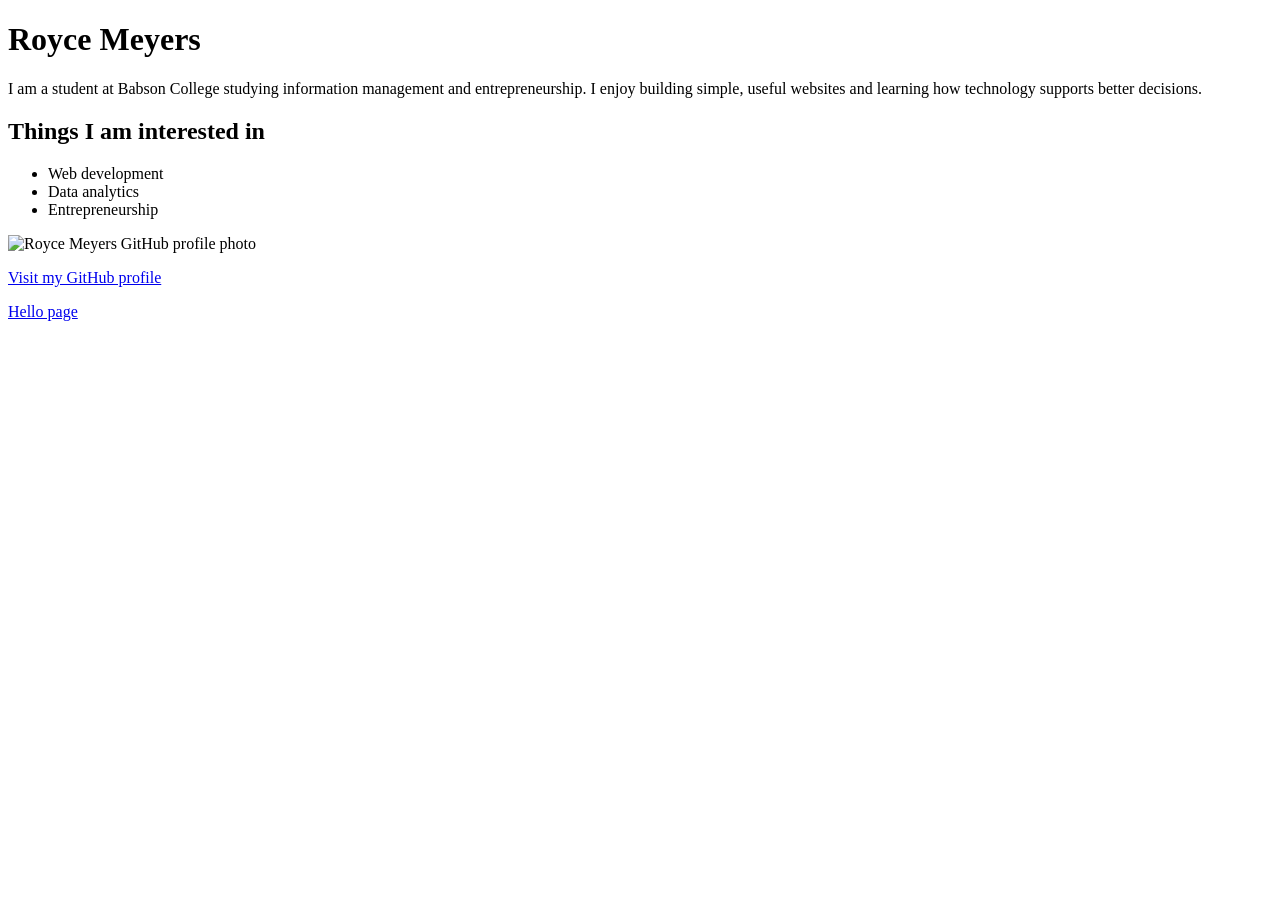
==== index.html @ c3e5ac32 "Add homepage, hello page, and week 1-2 learning logs for Checkpoint 1. Co-authored-by: Cursor <curso" ====
<!DOCTYPE html>
<html lang="en">
<head>
  <meta charset="UTF-8">
  <meta name="viewport" content="width=device-width, initial-scale=1.0">
  <title>Royce Meyers</title>
</head>
<body>
  <h1>Royce Meyers</h1>

  <p>
    I am a student at Babson College studying information management and
    entrepreneurship. I enjoy building simple, useful websites and learning
    how technology supports better decisions.
  </p>

  <h2>Things I am interested in</h2>
  <ul>
    <li>Web development</li>
    <li>Data analytics</li>
    <li>Entrepreneurship</li>
  </ul>

  <p>
    <img src="https://github.com/roycemy.png" alt="Royce Meyers GitHub profile photo" width="160" height="160">
  </p>

  <p>
    <a href="https://github.com/roycemy">Visit my GitHub profile</a>
  </p>

  <p>
    <a href="hello.html">Hello page</a>
  </p>
</body>
</html>
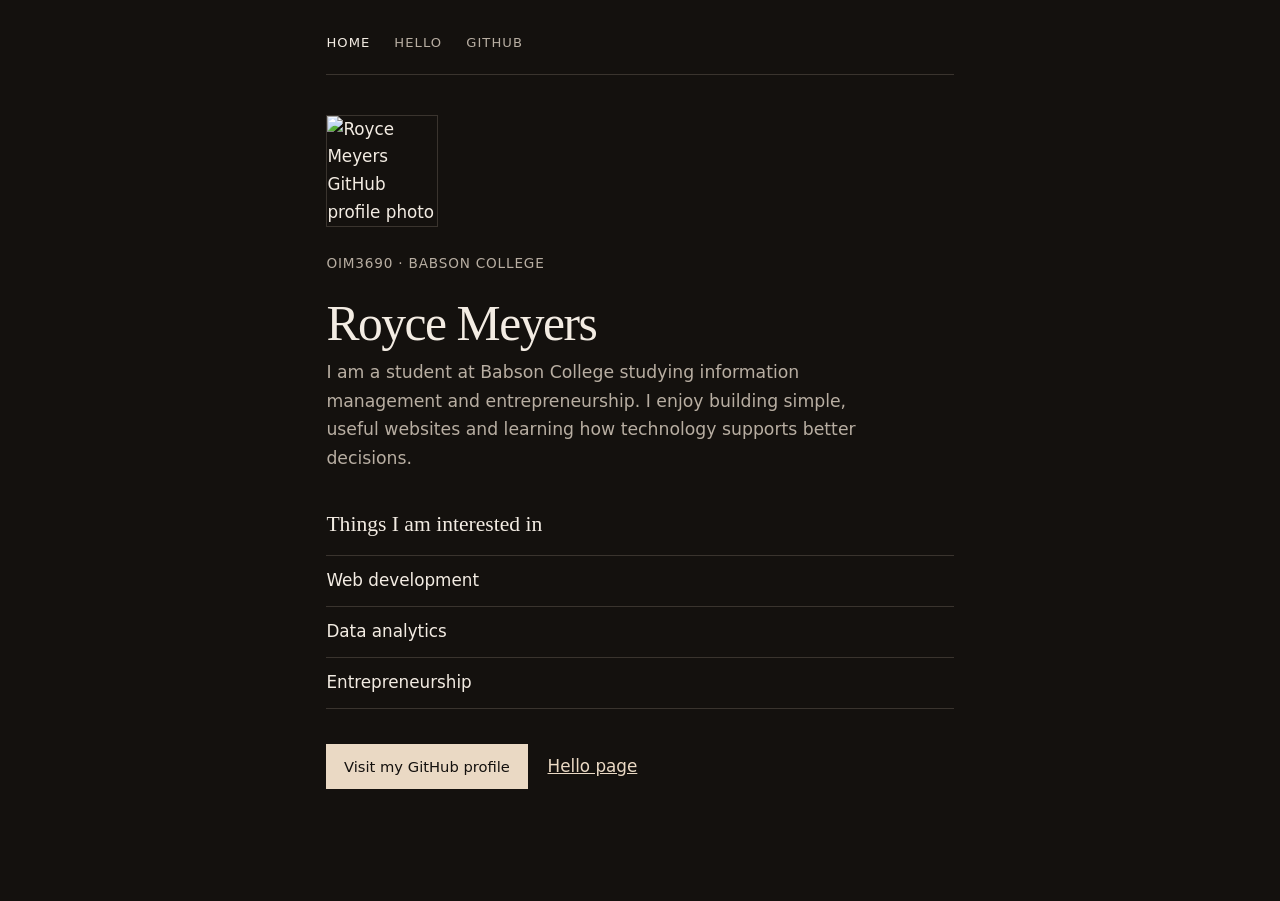
==== commit 4669c578: "Style the course homepage to match the dark personal site. Co-authored-by: Cursor <cursoragent@curso" ====
--- a/index.html
+++ b/index.html
@@ -4,33 +4,38 @@
   <meta charset="UTF-8">
   <meta name="viewport" content="width=device-width, initial-scale=1.0">
   <title>Royce Meyers</title>
+  <link rel="stylesheet" href="css/styles.css">
 </head>
 <body>
-  <h1>Royce Meyers</h1>
+  <div class="page">
+    <nav>
+      <a href="index.html" aria-current="page">Home</a>
+      <a href="hello.html">Hello</a>
+      <a href="https://github.com/roycemy">GitHub</a>
+    </nav>
 
-  <p>
-    I am a student at Babson College studying information management and
-    entrepreneurship. I enjoy building simple, useful websites and learning
-    how technology supports better decisions.
-  </p>
+    <main>
+      <img class="portrait" src="https://github.com/roycemy.png" alt="Royce Meyers GitHub profile photo" width="112" height="112">
+      <p class="kicker">OIM3690 · Babson College</p>
+      <h1>Royce Meyers</h1>
+      <p class="lede">
+        I am a student at Babson College studying information management and
+        entrepreneurship. I enjoy building simple, useful websites and learning
+        how technology supports better decisions.
+      </p>
 
-  <h2>Things I am interested in</h2>
-  <ul>
-    <li>Web development</li>
-    <li>Data analytics</li>
-    <li>Entrepreneurship</li>
-  </ul>
+      <h2>Things I am interested in</h2>
+      <ul class="interests">
+        <li>Web development</li>
+        <li>Data analytics</li>
+        <li>Entrepreneurship</li>
+      </ul>
 
-  <p>
-    <img src="https://github.com/roycemy.png" alt="Royce Meyers GitHub profile photo" width="160" height="160">
-  </p>
-
-  <p>
-    <a href="https://github.com/roycemy">Visit my GitHub profile</a>
-  </p>
-
-  <p>
-    <a href="hello.html">Hello page</a>
-  </p>
+      <p class="actions">
+        <a class="button" href="https://github.com/roycemy">Visit my GitHub profile</a>
+        <a href="hello.html">Hello page</a>
+      </p>
+    </main>
+  </div>
 </body>
 </html>
--- a/css/styles.css
+++ b/css/styles.css
@@ -0,0 +1,140 @@
+:root {
+  --bg: #14110e;
+  --surface: #1c1814;
+  --ink: #f3ece3;
+  --muted: #b8aea2;
+  --accent: #ead9c4;
+  --line: #3a342e;
+}
+
+* {
+  box-sizing: border-box;
+}
+
+html {
+  background: var(--bg);
+}
+
+body {
+  margin: 0;
+  color: var(--ink);
+  background: var(--bg);
+  font-family: "Segoe UI", system-ui, sans-serif;
+  font-size: 1.05rem;
+  line-height: 1.65;
+}
+
+.page {
+  max-width: 42rem;
+  margin: 0 auto;
+  padding: 2rem 1.4rem 4rem;
+}
+
+nav {
+  display: flex;
+  gap: 1.5rem;
+  padding-bottom: 1.25rem;
+  margin-bottom: 2.5rem;
+  border-bottom: 1px solid var(--line);
+  font-size: 0.82rem;
+  letter-spacing: 0.08em;
+  text-transform: uppercase;
+}
+
+nav a {
+  color: var(--muted);
+  text-decoration: none;
+}
+
+nav a:hover,
+nav a[aria-current="page"] {
+  color: var(--ink);
+}
+
+.portrait {
+  display: block;
+  width: 112px;
+  height: 112px;
+  object-fit: cover;
+  margin-bottom: 1.6rem;
+  border: 1px solid var(--line);
+}
+
+h1 {
+  margin: 0 0 0.4rem;
+  font-family: Georgia, "Times New Roman", serif;
+  font-size: clamp(2.2rem, 6vw, 3.1rem);
+  font-weight: 500;
+  line-height: 1.1;
+  letter-spacing: -0.03em;
+}
+
+.kicker {
+  margin: 0 0 1.4rem;
+  color: var(--muted);
+  font-size: 0.85rem;
+  letter-spacing: 0.06em;
+  text-transform: uppercase;
+}
+
+.lede {
+  margin: 0 0 2.2rem;
+  max-width: 36rem;
+  color: var(--muted);
+  font-size: 1.08rem;
+}
+
+h2 {
+  margin: 0 0 0.75rem;
+  font-family: Georgia, "Times New Roman", serif;
+  font-size: 1.35rem;
+  font-weight: 500;
+}
+
+.interests {
+  list-style: none;
+  margin: 0 0 2.2rem;
+  padding: 0;
+  border-top: 1px solid var(--line);
+}
+
+.interests li {
+  padding: 0.7rem 0;
+  border-bottom: 1px solid var(--line);
+}
+
+.actions {
+  display: flex;
+  flex-wrap: wrap;
+  align-items: center;
+  gap: 1.25rem;
+  margin: 0 0 3rem;
+}
+
+a {
+  color: var(--accent);
+}
+
+.button {
+  display: inline-block;
+  padding: 0.65rem 1.1rem;
+  background: var(--accent);
+  color: var(--bg);
+  text-decoration: none;
+  font-size: 0.92rem;
+}
+
+.button:hover {
+  background: var(--ink);
+}
+
+footer {
+  padding-top: 1.25rem;
+  border-top: 1px solid var(--line);
+  color: var(--muted);
+  font-size: 0.88rem;
+}
+
+footer p {
+  margin: 0.35rem 0 0;
+}
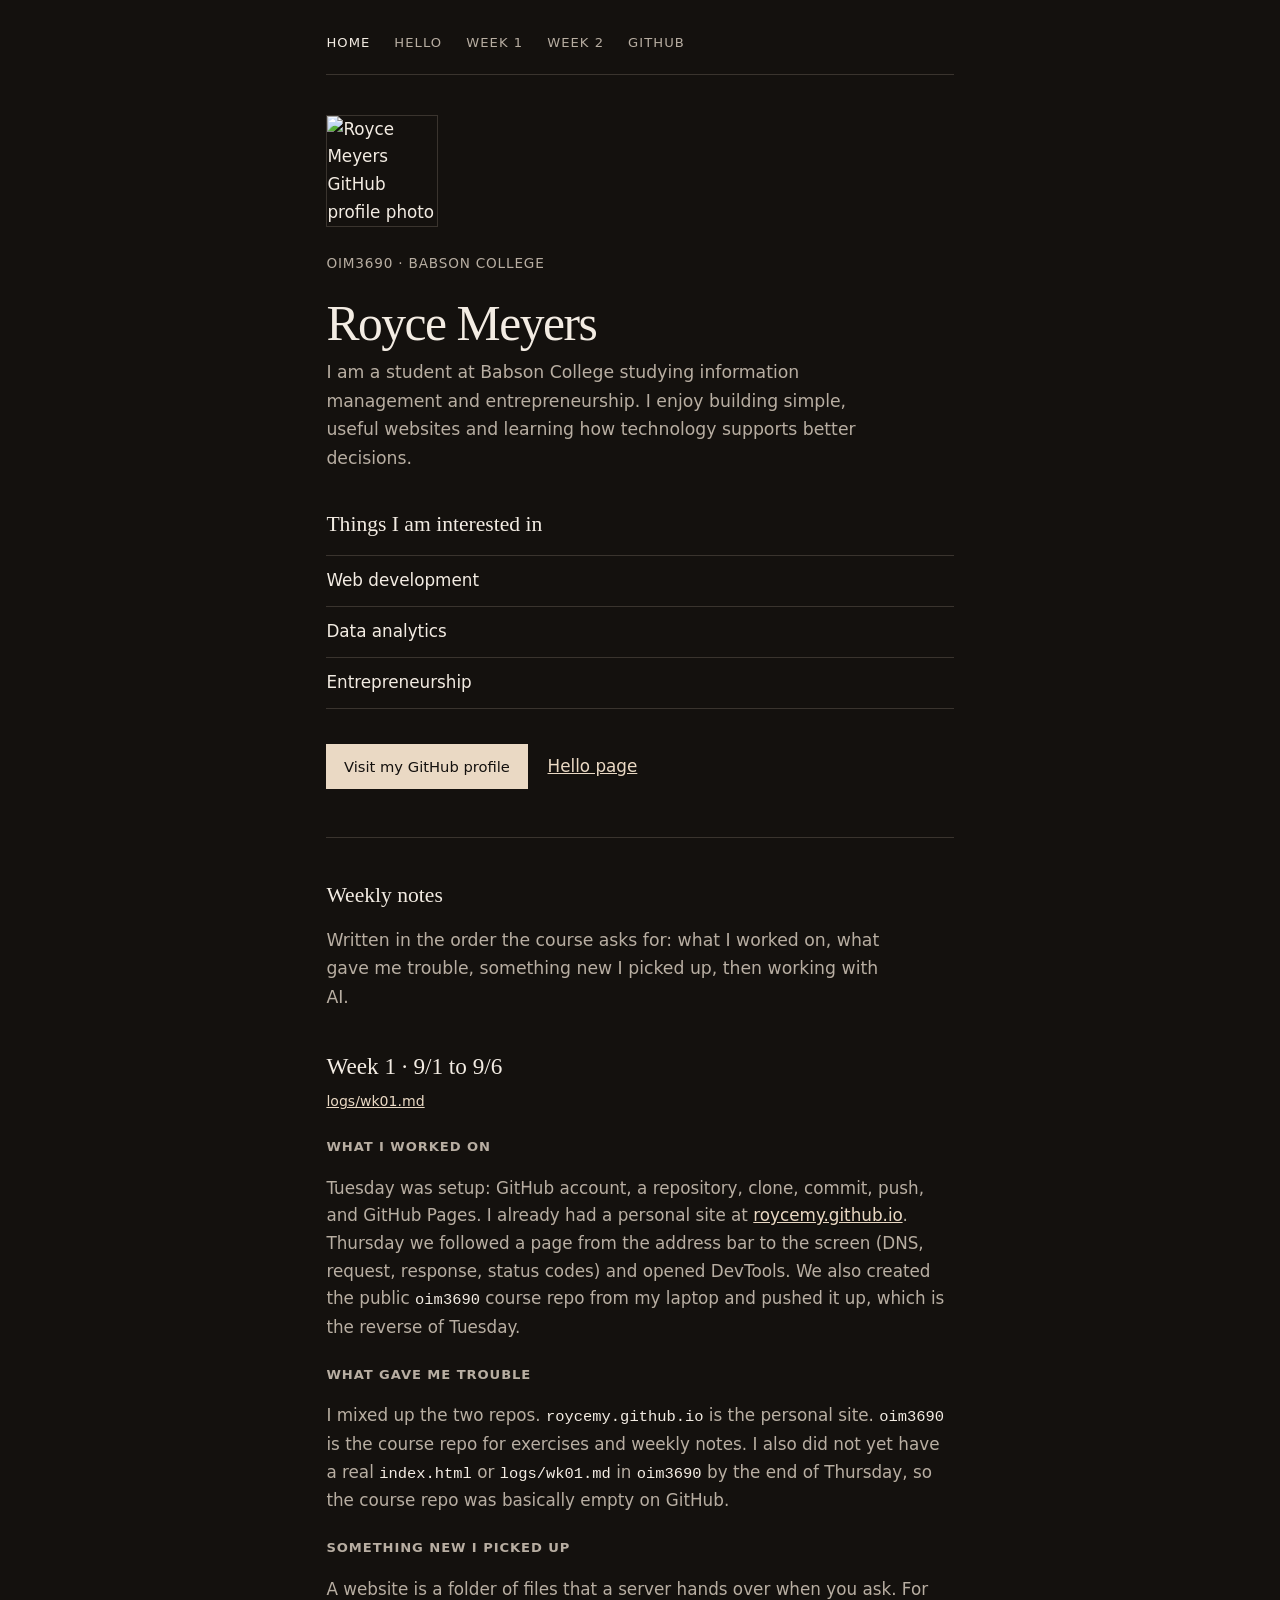
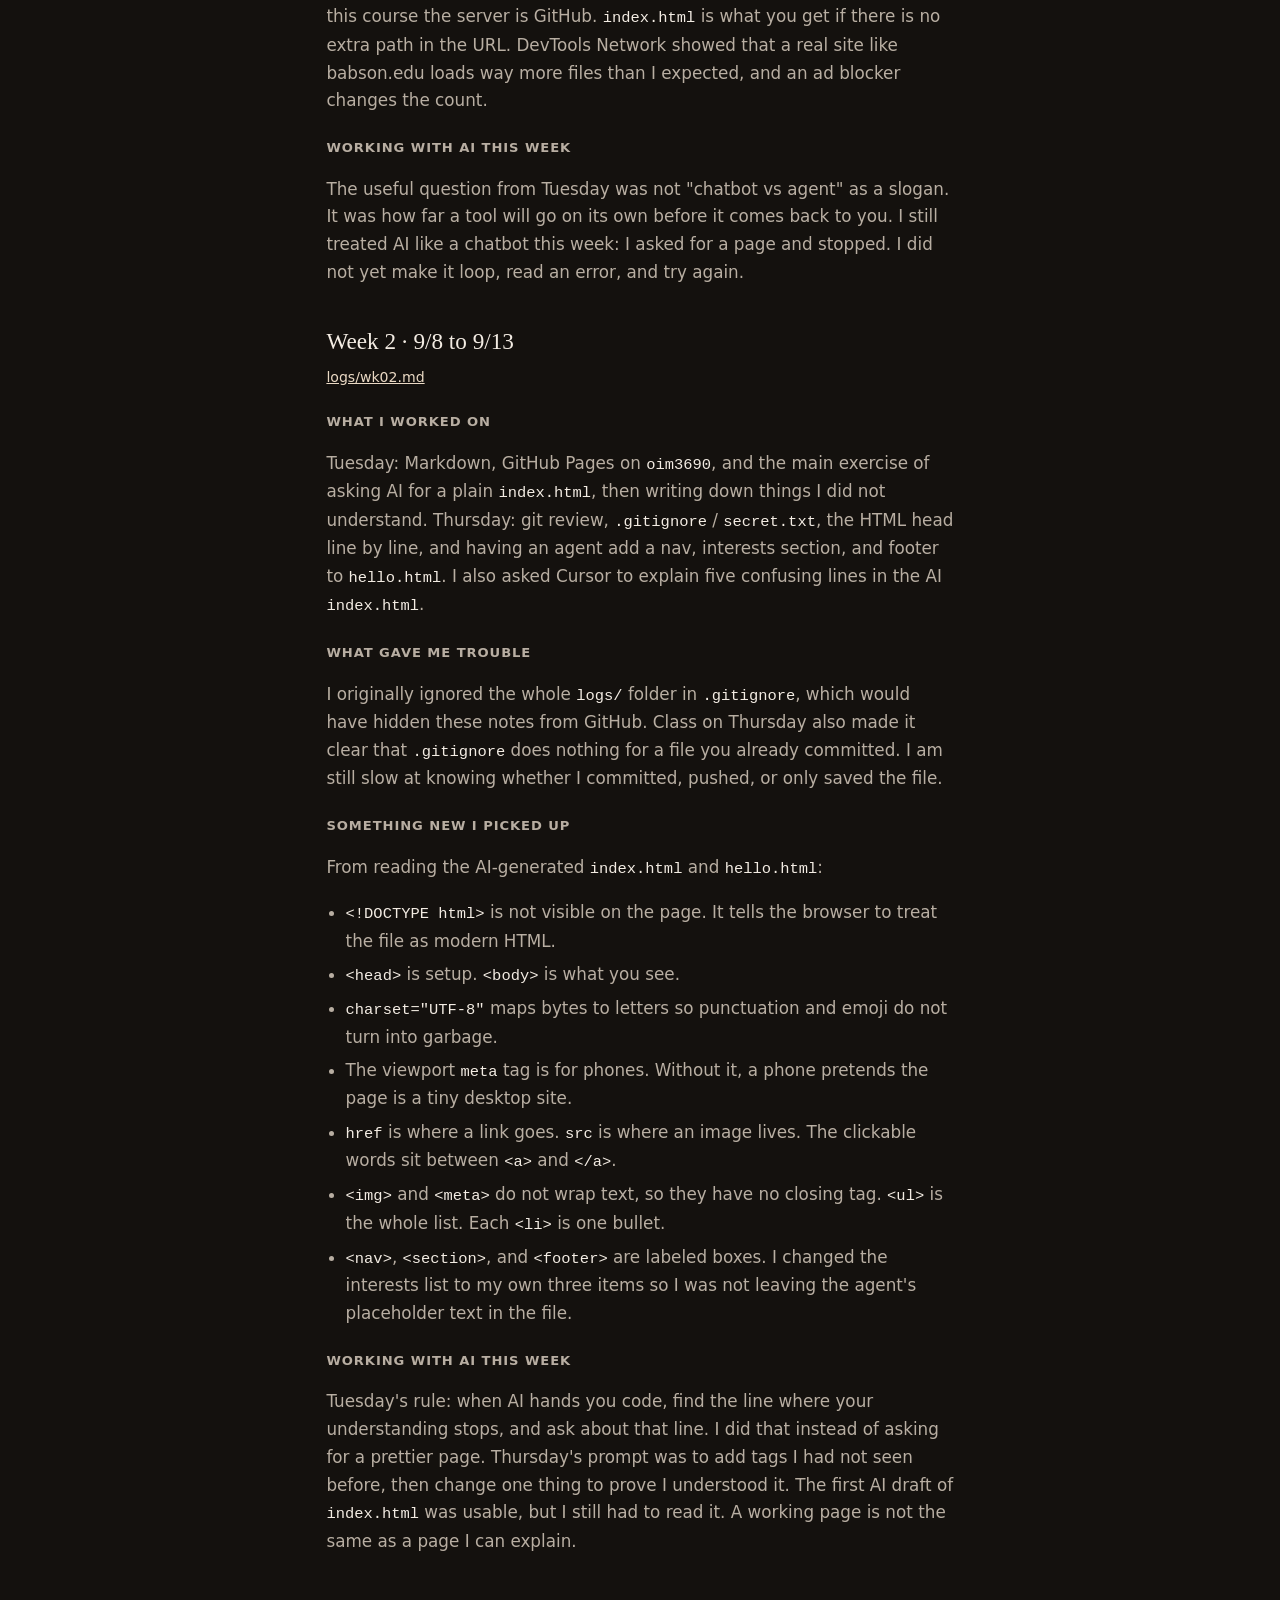
==== commit 82d22e20: "Put week 1 and week 2 notes on the homepage in the required log order. Co-authored-by: Cursor <curso" ====
--- a/index.html
+++ b/index.html
@@ -11,6 +11,8 @@
     <nav>
       <a href="index.html" aria-current="page">Home</a>
       <a href="hello.html">Hello</a>
+      <a href="#week-1">Week 1</a>
+      <a href="#week-2">Week 2</a>
       <a href="https://github.com/roycemy">GitHub</a>
     </nav>
 
@@ -35,6 +37,54 @@
         <a class="button" href="https://github.com/roycemy">Visit my GitHub profile</a>
         <a href="hello.html">Hello page</a>
       </p>
+
+      <section class="notes" aria-labelledby="notes-heading">
+        <h2 id="notes-heading">Weekly notes</h2>
+        <p class="lede">Written in the order the course asks for: what I worked on, what gave me trouble, something new I picked up, then working with AI.</p>
+
+        <article id="week-1">
+          <h3>Week 1 · 9/1 to 9/6</h3>
+          <p class="file-ref"><a href="logs/wk01.md">logs/wk01.md</a></p>
+
+          <h4>What I worked on</h4>
+          <p>Tuesday was setup: GitHub account, a repository, clone, commit, push, and GitHub Pages. I already had a personal site at <a href="https://roycemy.github.io">roycemy.github.io</a>. Thursday we followed a page from the address bar to the screen (DNS, request, response, status codes) and opened DevTools. We also created the public <code>oim3690</code> course repo from my laptop and pushed it up, which is the reverse of Tuesday.</p>
+
+          <h4>What gave me trouble</h4>
+          <p>I mixed up the two repos. <code>roycemy.github.io</code> is the personal site. <code>oim3690</code> is the course repo for exercises and weekly notes. I also did not yet have a real <code>index.html</code> or <code>logs/wk01.md</code> in <code>oim3690</code> by the end of Thursday, so the course repo was basically empty on GitHub.</p>
+
+          <h4>Something new I picked up</h4>
+          <p>A website is a folder of files that a server hands over when you ask. For this course the server is GitHub. <code>index.html</code> is what you get if there is no extra path in the URL. DevTools Network showed that a real site like babson.edu loads way more files than I expected, and an ad blocker changes the count.</p>
+
+          <h4>Working with AI this week</h4>
+          <p>The useful question from Tuesday was not "chatbot vs agent" as a slogan. It was how far a tool will go on its own before it comes back to you. I still treated AI like a chatbot this week: I asked for a page and stopped. I did not yet make it loop, read an error, and try again.</p>
+        </article>
+
+        <article id="week-2">
+          <h3>Week 2 · 9/8 to 9/13</h3>
+          <p class="file-ref"><a href="logs/wk02.md">logs/wk02.md</a></p>
+
+          <h4>What I worked on</h4>
+          <p>Tuesday: Markdown, GitHub Pages on <code>oim3690</code>, and the main exercise of asking AI for a plain <code>index.html</code>, then writing down things I did not understand. Thursday: git review, <code>.gitignore</code> / <code>secret.txt</code>, the HTML head line by line, and having an agent add a nav, interests section, and footer to <code>hello.html</code>. I also asked Cursor to explain five confusing lines in the AI <code>index.html</code>.</p>
+
+          <h4>What gave me trouble</h4>
+          <p>I originally ignored the whole <code>logs/</code> folder in <code>.gitignore</code>, which would have hidden these notes from GitHub. Class on Thursday also made it clear that <code>.gitignore</code> does nothing for a file you already committed. I am still slow at knowing whether I committed, pushed, or only saved the file.</p>
+
+          <h4>Something new I picked up</h4>
+          <p>From reading the AI-generated <code>index.html</code> and <code>hello.html</code>:</p>
+          <ul>
+            <li><code>&lt;!DOCTYPE html&gt;</code> is not visible on the page. It tells the browser to treat the file as modern HTML.</li>
+            <li><code>&lt;head&gt;</code> is setup. <code>&lt;body&gt;</code> is what you see.</li>
+            <li><code>charset="UTF-8"</code> maps bytes to letters so punctuation and emoji do not turn into garbage.</li>
+            <li>The viewport <code>meta</code> tag is for phones. Without it, a phone pretends the page is a tiny desktop site.</li>
+            <li><code>href</code> is where a link goes. <code>src</code> is where an image lives. The clickable words sit between <code>&lt;a&gt;</code> and <code>&lt;/a&gt;</code>.</li>
+            <li><code>&lt;img&gt;</code> and <code>&lt;meta&gt;</code> do not wrap text, so they have no closing tag. <code>&lt;ul&gt;</code> is the whole list. Each <code>&lt;li&gt;</code> is one bullet.</li>
+            <li><code>&lt;nav&gt;</code>, <code>&lt;section&gt;</code>, and <code>&lt;footer&gt;</code> are labeled boxes. I changed the interests list to my own three items so I was not leaving the agent's placeholder text in the file.</li>
+          </ul>
+
+          <h4>Working with AI this week</h4>
+          <p>Tuesday's rule: when AI hands you code, find the line where your understanding stops, and ask about that line. I did that instead of asking for a prettier page. Thursday's prompt was to add tags I had not seen before, then change one thing to prove I understood it. The first AI draft of <code>index.html</code> was usable, but I still had to read it. A working page is not the same as a page I can explain.</p>
+        </article>
+      </section>
     </main>
   </div>
 </body>
--- a/css/styles.css
+++ b/css/styles.css
@@ -128,6 +128,60 @@
   background: var(--ink);
 }
 
+.notes {
+  padding-top: 0.5rem;
+  border-top: 1px solid var(--line);
+}
+
+.notes > h2 {
+  margin-top: 2rem;
+}
+
+.notes article {
+  margin: 2.2rem 0 0;
+}
+
+.notes h3 {
+  margin: 0 0 0.35rem;
+  font-family: Georgia, "Times New Roman", serif;
+  font-size: 1.45rem;
+  font-weight: 500;
+}
+
+.notes h4 {
+  margin: 1.4rem 0 0.4rem;
+  font-size: 0.82rem;
+  font-weight: 600;
+  letter-spacing: 0.07em;
+  text-transform: uppercase;
+  color: var(--muted);
+}
+
+.notes p,
+.notes li {
+  color: var(--muted);
+}
+
+.notes ul {
+  margin: 0.4rem 0 0;
+  padding-left: 1.2rem;
+}
+
+.notes li {
+  margin: 0.35rem 0;
+}
+
+.file-ref {
+  margin: 0 0 1rem;
+  font-size: 0.88rem;
+}
+
+code {
+  font-family: Consolas, "Courier New", monospace;
+  font-size: 0.92em;
+  color: var(--ink);
+}
+
 footer {
   padding-top: 1.25rem;
   border-top: 1px solid var(--line);
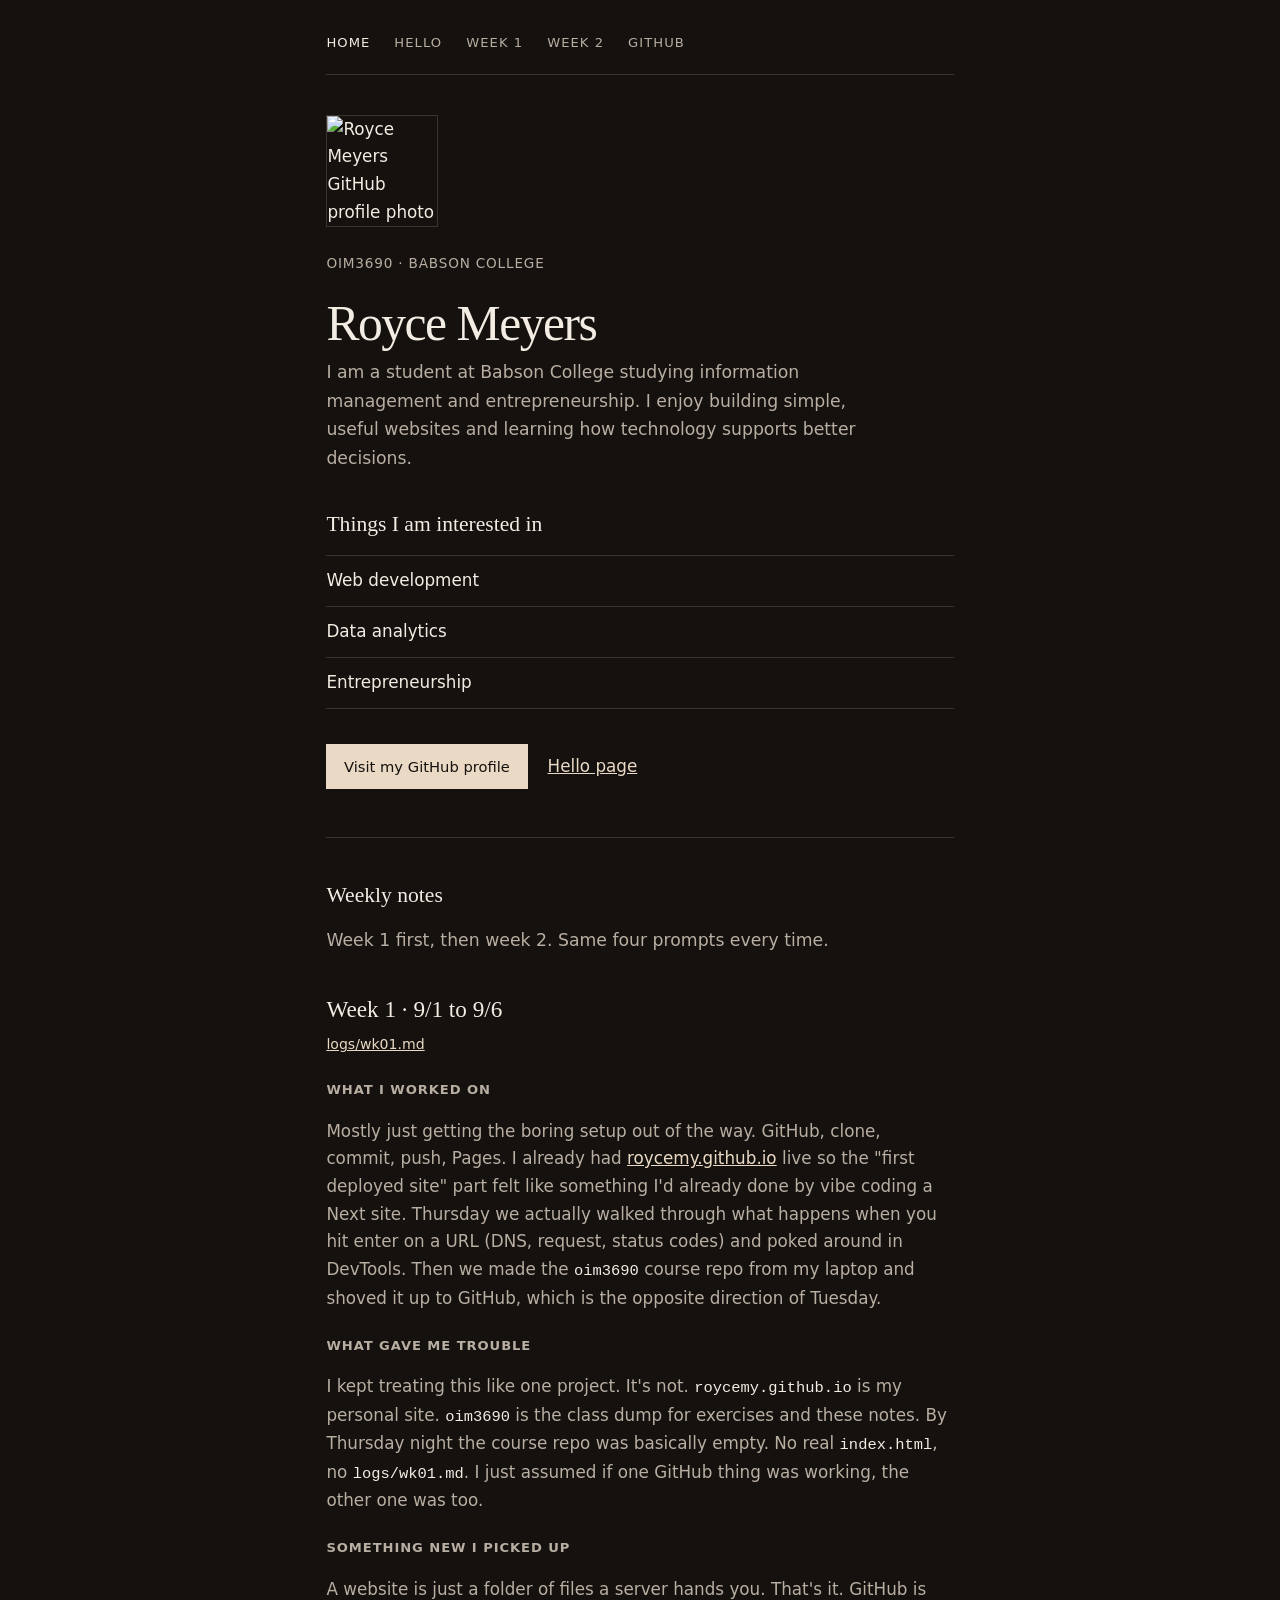
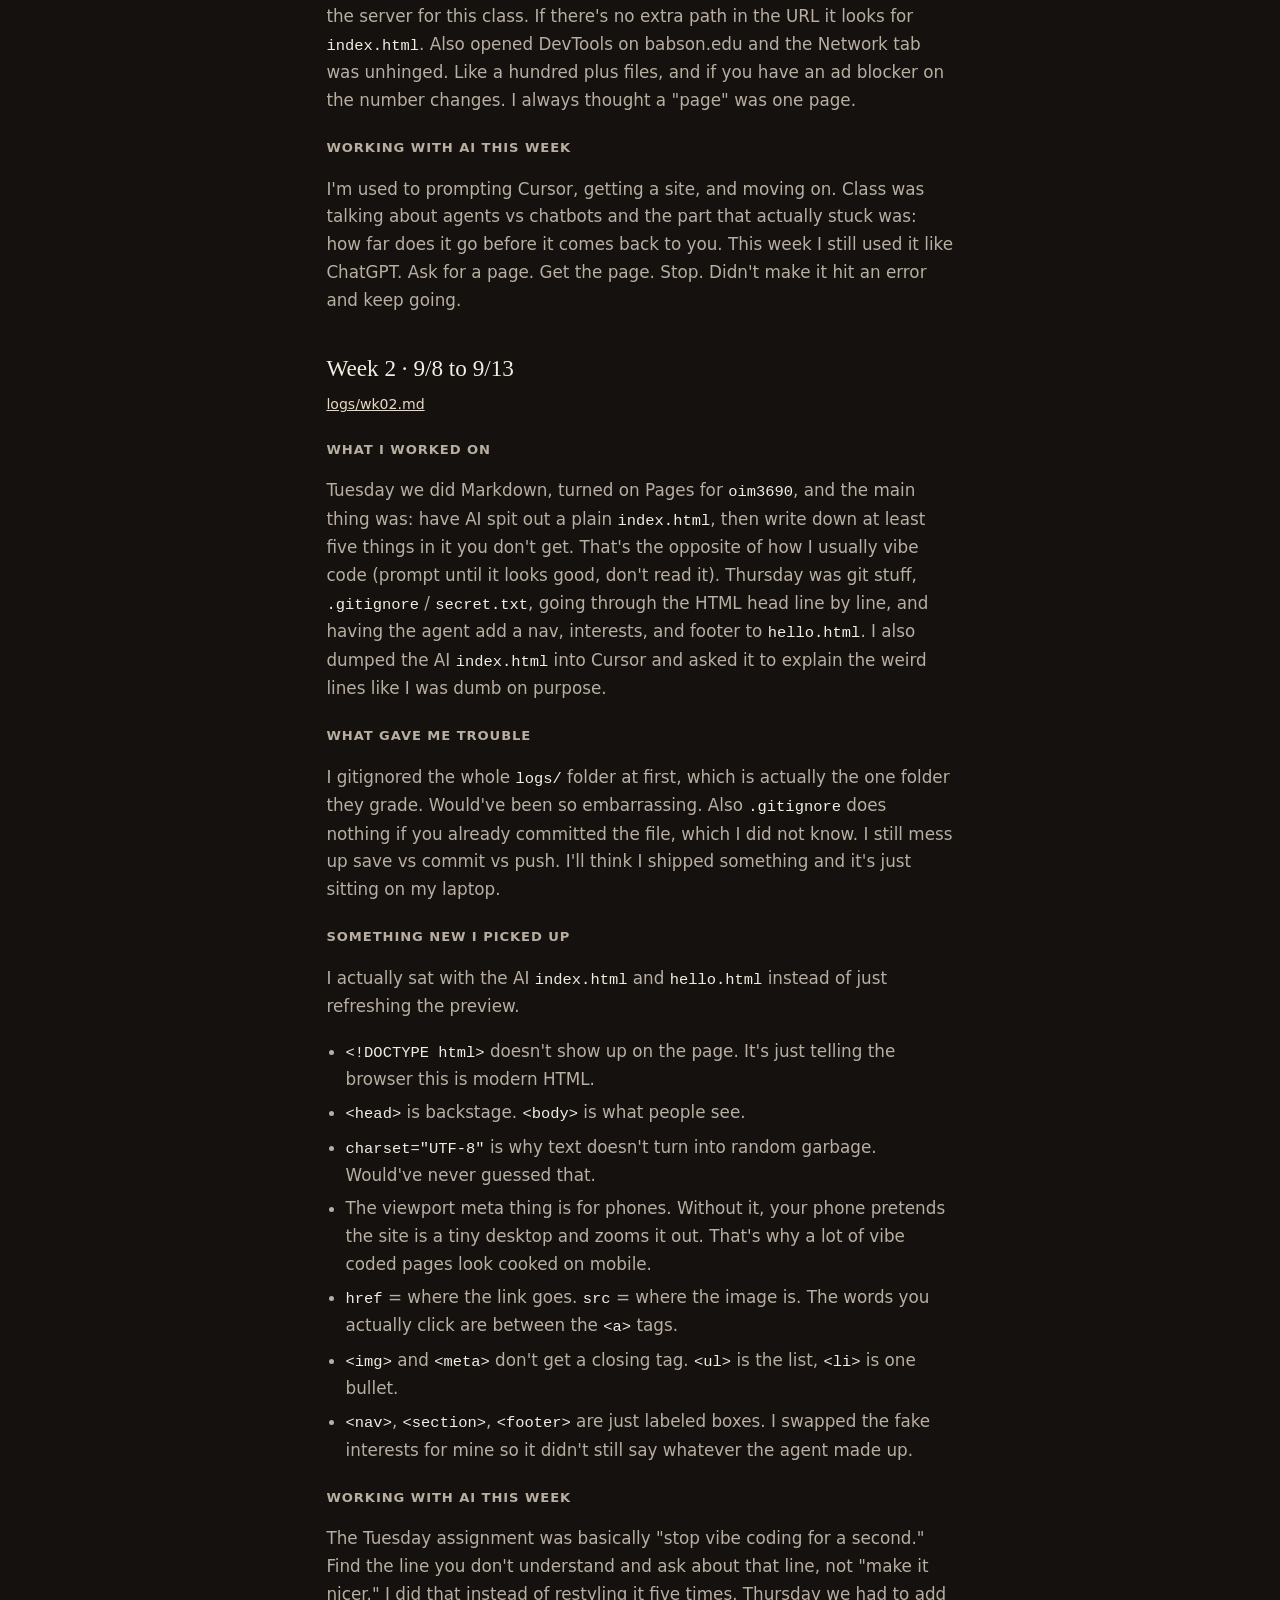
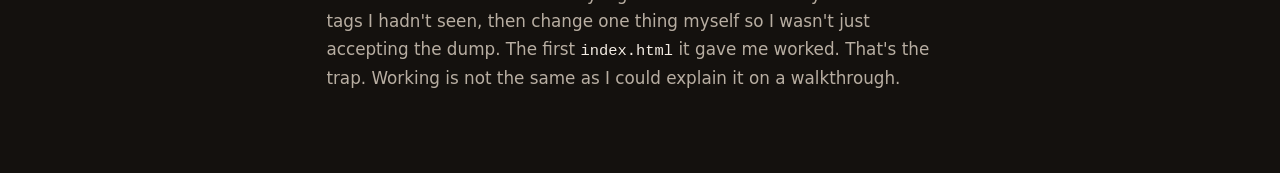
==== commit 8eac70c2: "Rewrite week 1 and 2 notes in a more natural student voice. Co-authored-by: Cursor <cursoragent@curs" ====
--- a/index.html
+++ b/index.html
@@ -40,23 +40,23 @@
 
       <section class="notes" aria-labelledby="notes-heading">
         <h2 id="notes-heading">Weekly notes</h2>
-        <p class="lede">Written in the order the course asks for: what I worked on, what gave me trouble, something new I picked up, then working with AI.</p>
+        <p class="lede">Week 1 first, then week 2. Same four prompts every time.</p>
 
         <article id="week-1">
           <h3>Week 1 · 9/1 to 9/6</h3>
           <p class="file-ref"><a href="logs/wk01.md">logs/wk01.md</a></p>
 
           <h4>What I worked on</h4>
-          <p>Tuesday was setup: GitHub account, a repository, clone, commit, push, and GitHub Pages. I already had a personal site at <a href="https://roycemy.github.io">roycemy.github.io</a>. Thursday we followed a page from the address bar to the screen (DNS, request, response, status codes) and opened DevTools. We also created the public <code>oim3690</code> course repo from my laptop and pushed it up, which is the reverse of Tuesday.</p>
+          <p>Mostly just getting the boring setup out of the way. GitHub, clone, commit, push, Pages. I already had <a href="https://roycemy.github.io">roycemy.github.io</a> live so the "first deployed site" part felt like something I'd already done by vibe coding a Next site. Thursday we actually walked through what happens when you hit enter on a URL (DNS, request, status codes) and poked around in DevTools. Then we made the <code>oim3690</code> course repo from my laptop and shoved it up to GitHub, which is the opposite direction of Tuesday.</p>
 
           <h4>What gave me trouble</h4>
-          <p>I mixed up the two repos. <code>roycemy.github.io</code> is the personal site. <code>oim3690</code> is the course repo for exercises and weekly notes. I also did not yet have a real <code>index.html</code> or <code>logs/wk01.md</code> in <code>oim3690</code> by the end of Thursday, so the course repo was basically empty on GitHub.</p>
+          <p>I kept treating this like one project. It's not. <code>roycemy.github.io</code> is my personal site. <code>oim3690</code> is the class dump for exercises and these notes. By Thursday night the course repo was basically empty. No real <code>index.html</code>, no <code>logs/wk01.md</code>. I just assumed if one GitHub thing was working, the other one was too.</p>
 
           <h4>Something new I picked up</h4>
-          <p>A website is a folder of files that a server hands over when you ask. For this course the server is GitHub. <code>index.html</code> is what you get if there is no extra path in the URL. DevTools Network showed that a real site like babson.edu loads way more files than I expected, and an ad blocker changes the count.</p>
+          <p>A website is just a folder of files a server hands you. That's it. GitHub is the server for this class. If there's no extra path in the URL it looks for <code>index.html</code>. Also opened DevTools on babson.edu and the Network tab was unhinged. Like a hundred plus files, and if you have an ad blocker on the number changes. I always thought a "page" was one page.</p>
 
           <h4>Working with AI this week</h4>
-          <p>The useful question from Tuesday was not "chatbot vs agent" as a slogan. It was how far a tool will go on its own before it comes back to you. I still treated AI like a chatbot this week: I asked for a page and stopped. I did not yet make it loop, read an error, and try again.</p>
+          <p>I'm used to prompting Cursor, getting a site, and moving on. Class was talking about agents vs chatbots and the part that actually stuck was: how far does it go before it comes back to you. This week I still used it like ChatGPT. Ask for a page. Get the page. Stop. Didn't make it hit an error and keep going.</p>
         </article>
 
         <article id="week-2">
@@ -64,25 +64,25 @@
           <p class="file-ref"><a href="logs/wk02.md">logs/wk02.md</a></p>
 
           <h4>What I worked on</h4>
-          <p>Tuesday: Markdown, GitHub Pages on <code>oim3690</code>, and the main exercise of asking AI for a plain <code>index.html</code>, then writing down things I did not understand. Thursday: git review, <code>.gitignore</code> / <code>secret.txt</code>, the HTML head line by line, and having an agent add a nav, interests section, and footer to <code>hello.html</code>. I also asked Cursor to explain five confusing lines in the AI <code>index.html</code>.</p>
+          <p>Tuesday we did Markdown, turned on Pages for <code>oim3690</code>, and the main thing was: have AI spit out a plain <code>index.html</code>, then write down at least five things in it you don't get. That's the opposite of how I usually vibe code (prompt until it looks good, don't read it). Thursday was git stuff, <code>.gitignore</code> / <code>secret.txt</code>, going through the HTML head line by line, and having the agent add a nav, interests, and footer to <code>hello.html</code>. I also dumped the AI <code>index.html</code> into Cursor and asked it to explain the weird lines like I was dumb on purpose.</p>
 
           <h4>What gave me trouble</h4>
-          <p>I originally ignored the whole <code>logs/</code> folder in <code>.gitignore</code>, which would have hidden these notes from GitHub. Class on Thursday also made it clear that <code>.gitignore</code> does nothing for a file you already committed. I am still slow at knowing whether I committed, pushed, or only saved the file.</p>
+          <p>I gitignored the whole <code>logs/</code> folder at first, which is actually the one folder they grade. Would've been so embarrassing. Also <code>.gitignore</code> does nothing if you already committed the file, which I did not know. I still mess up save vs commit vs push. I'll think I shipped something and it's just sitting on my laptop.</p>
 
           <h4>Something new I picked up</h4>
-          <p>From reading the AI-generated <code>index.html</code> and <code>hello.html</code>:</p>
+          <p>I actually sat with the AI <code>index.html</code> and <code>hello.html</code> instead of just refreshing the preview.</p>
           <ul>
-            <li><code>&lt;!DOCTYPE html&gt;</code> is not visible on the page. It tells the browser to treat the file as modern HTML.</li>
-            <li><code>&lt;head&gt;</code> is setup. <code>&lt;body&gt;</code> is what you see.</li>
-            <li><code>charset="UTF-8"</code> maps bytes to letters so punctuation and emoji do not turn into garbage.</li>
-            <li>The viewport <code>meta</code> tag is for phones. Without it, a phone pretends the page is a tiny desktop site.</li>
-            <li><code>href</code> is where a link goes. <code>src</code> is where an image lives. The clickable words sit between <code>&lt;a&gt;</code> and <code>&lt;/a&gt;</code>.</li>
-            <li><code>&lt;img&gt;</code> and <code>&lt;meta&gt;</code> do not wrap text, so they have no closing tag. <code>&lt;ul&gt;</code> is the whole list. Each <code>&lt;li&gt;</code> is one bullet.</li>
-            <li><code>&lt;nav&gt;</code>, <code>&lt;section&gt;</code>, and <code>&lt;footer&gt;</code> are labeled boxes. I changed the interests list to my own three items so I was not leaving the agent's placeholder text in the file.</li>
+            <li><code>&lt;!DOCTYPE html&gt;</code> doesn't show up on the page. It's just telling the browser this is modern HTML.</li>
+            <li><code>&lt;head&gt;</code> is backstage. <code>&lt;body&gt;</code> is what people see.</li>
+            <li><code>charset="UTF-8"</code> is why text doesn't turn into random garbage. Would've never guessed that.</li>
+            <li>The viewport meta thing is for phones. Without it, your phone pretends the site is a tiny desktop and zooms it out. That's why a lot of vibe coded pages look cooked on mobile.</li>
+            <li><code>href</code> = where the link goes. <code>src</code> = where the image is. The words you actually click are between the <code>&lt;a&gt;</code> tags.</li>
+            <li><code>&lt;img&gt;</code> and <code>&lt;meta&gt;</code> don't get a closing tag. <code>&lt;ul&gt;</code> is the list, <code>&lt;li&gt;</code> is one bullet.</li>
+            <li><code>&lt;nav&gt;</code>, <code>&lt;section&gt;</code>, <code>&lt;footer&gt;</code> are just labeled boxes. I swapped the fake interests for mine so it didn't still say whatever the agent made up.</li>
           </ul>
 
           <h4>Working with AI this week</h4>
-          <p>Tuesday's rule: when AI hands you code, find the line where your understanding stops, and ask about that line. I did that instead of asking for a prettier page. Thursday's prompt was to add tags I had not seen before, then change one thing to prove I understood it. The first AI draft of <code>index.html</code> was usable, but I still had to read it. A working page is not the same as a page I can explain.</p>
+          <p>The Tuesday assignment was basically "stop vibe coding for a second." Find the line you don't understand and ask about that line, not "make it nicer." I did that instead of restyling it five times. Thursday we had to add tags I hadn't seen, then change one thing myself so I wasn't just accepting the dump. The first <code>index.html</code> it gave me worked. That's the trap. Working is not the same as I could explain it on a walkthrough.</p>
         </article>
       </section>
     </main>
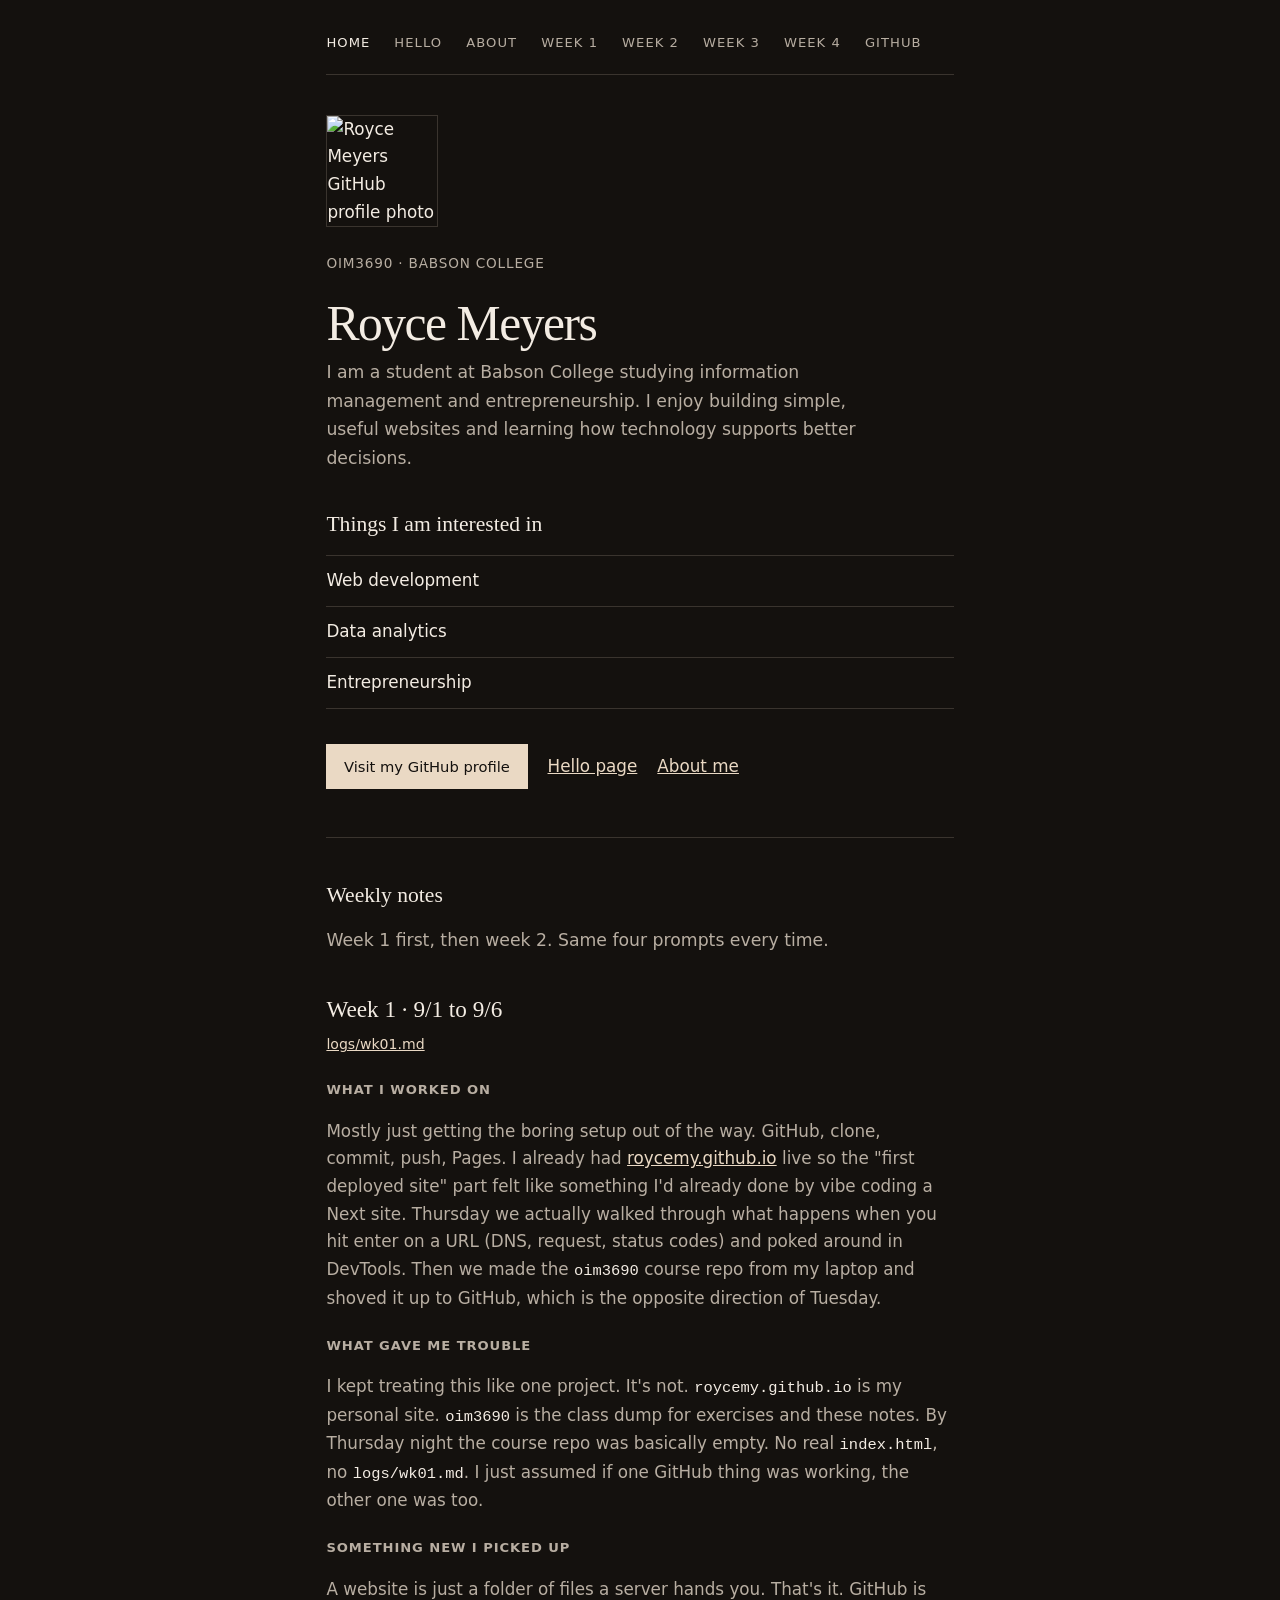
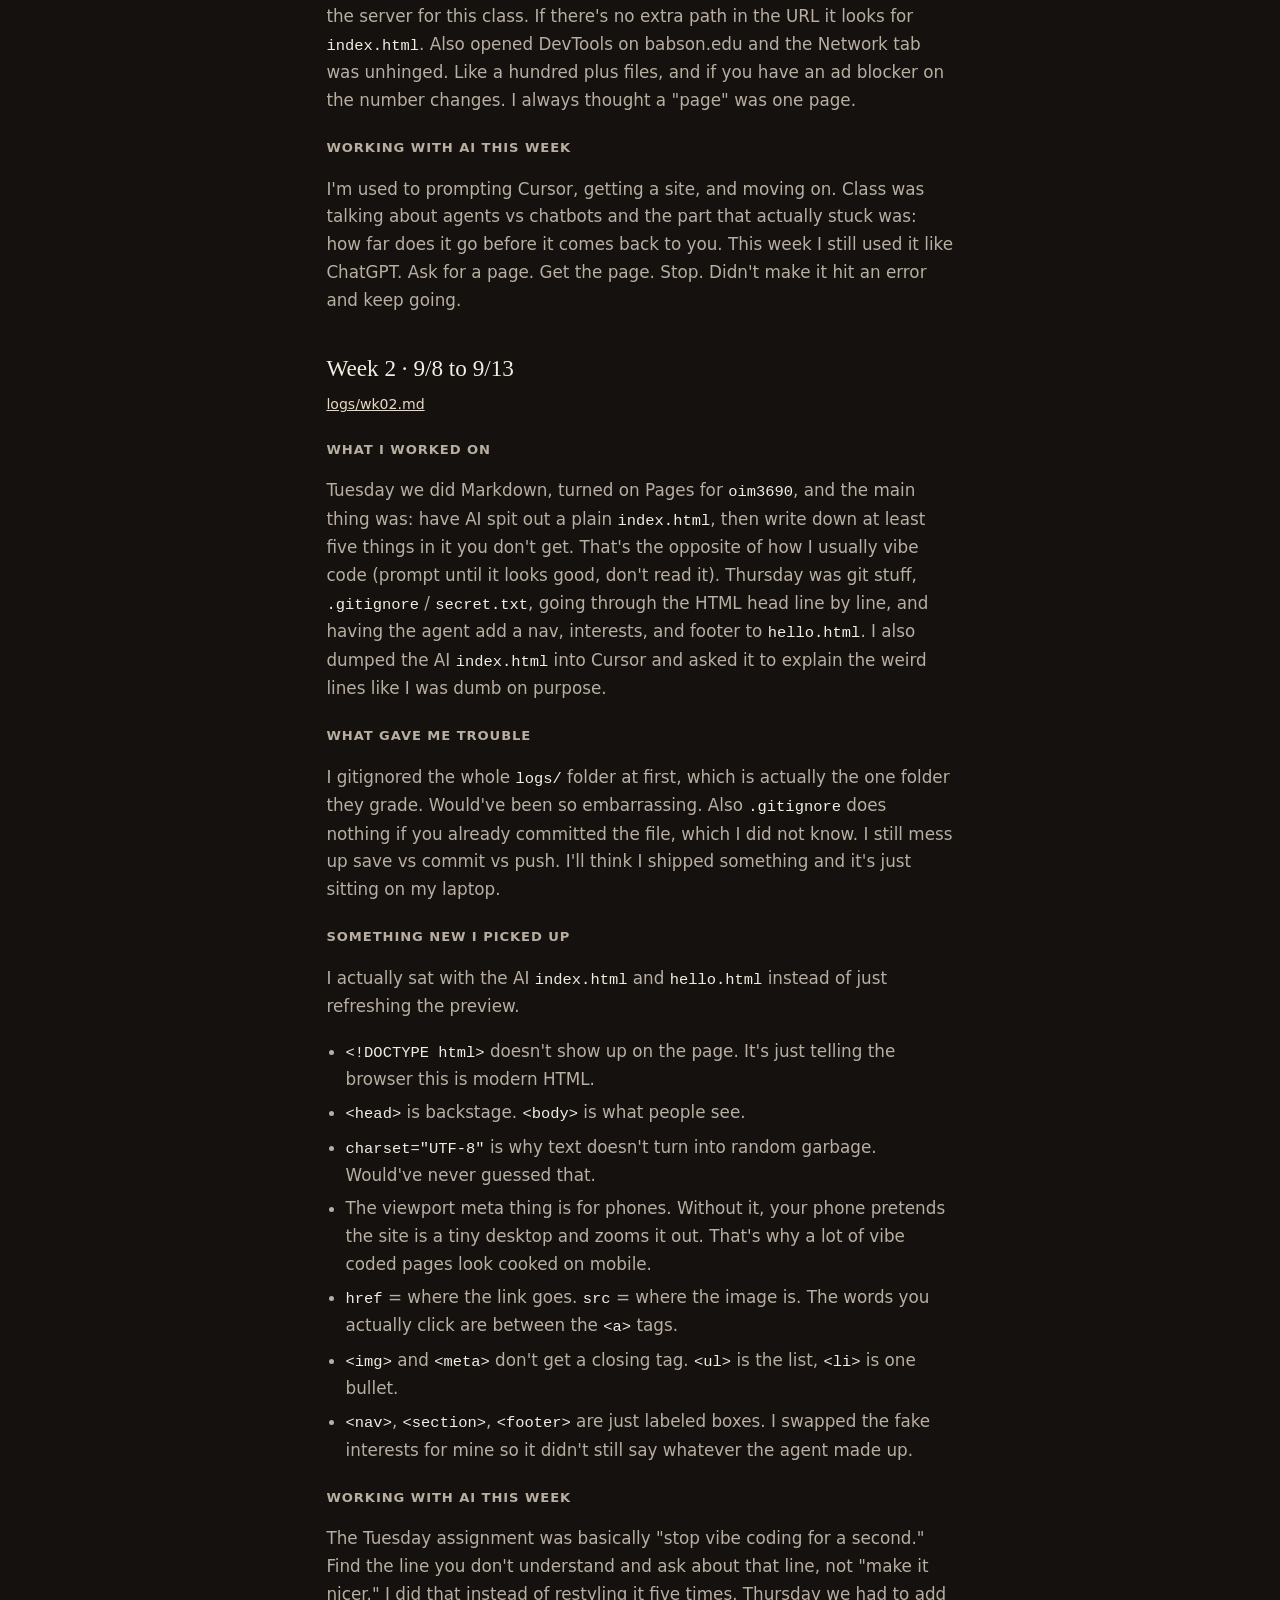
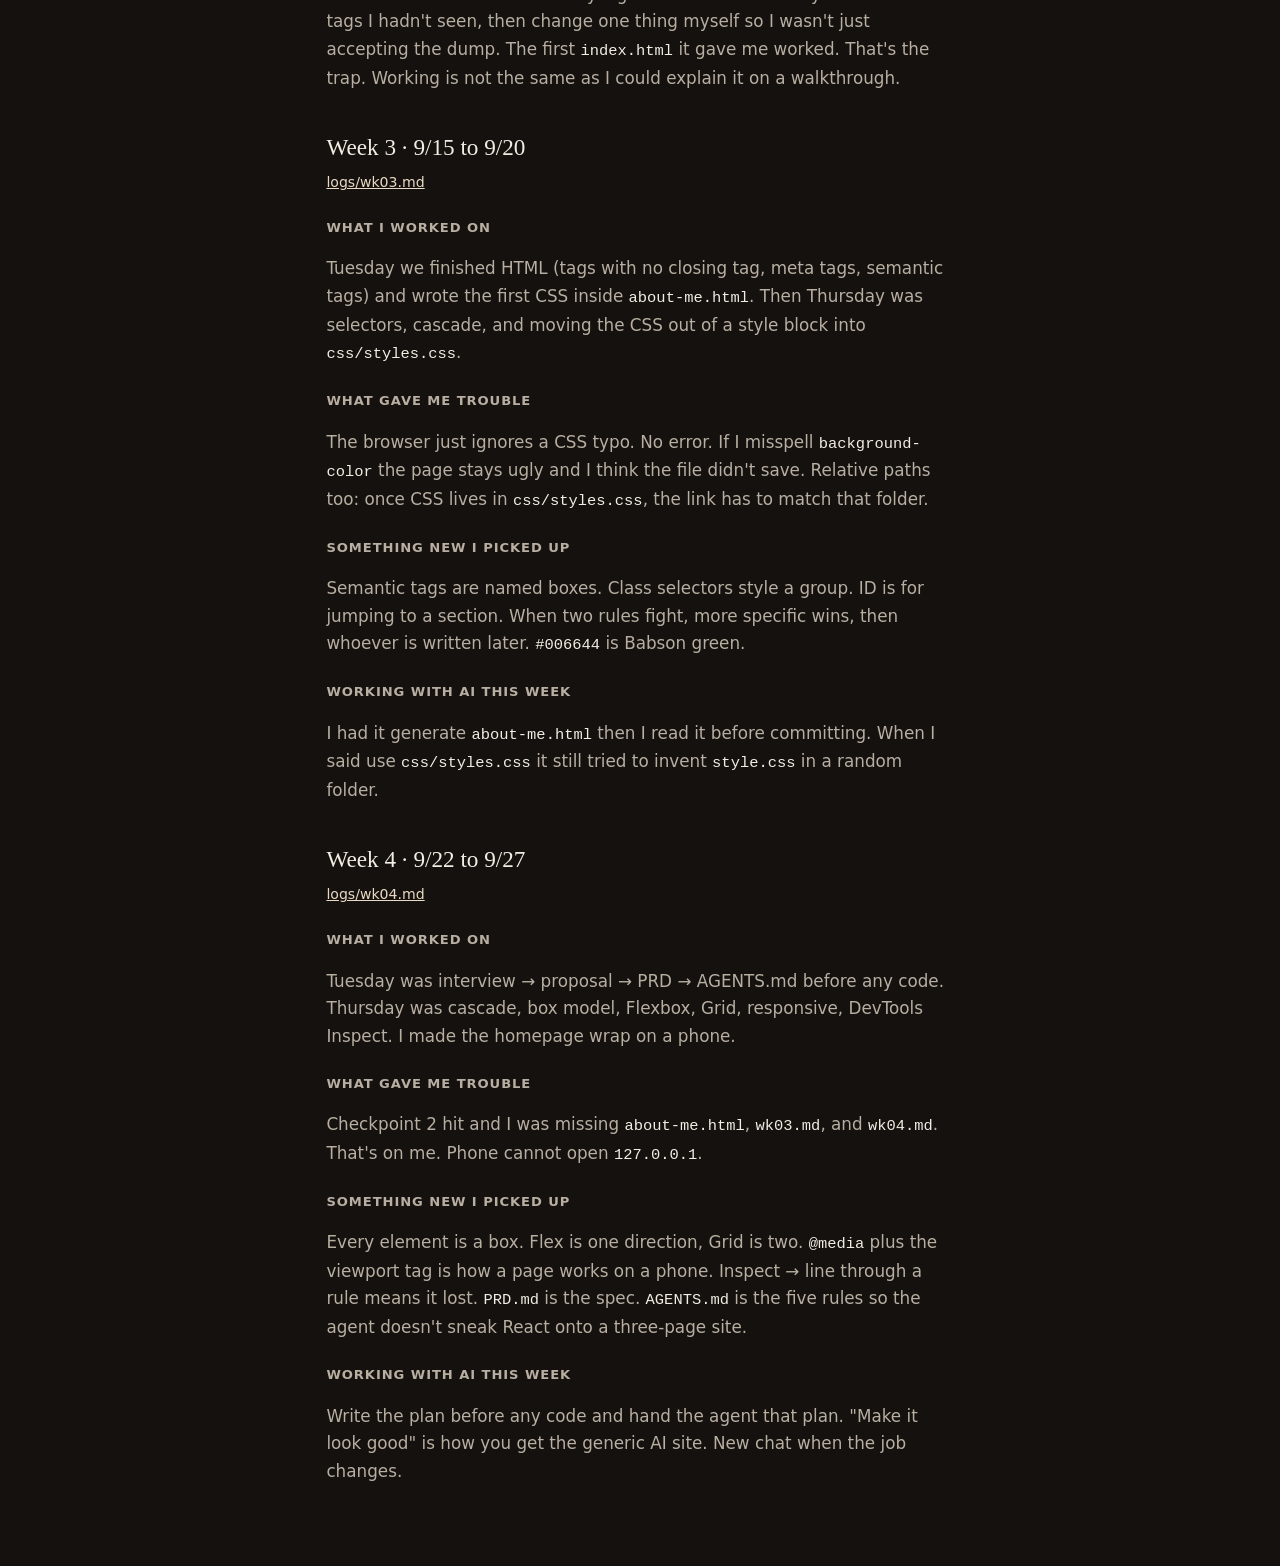
==== commit 2b8afff4: "Add about-me.html and week 3-4 notes for Checkpoint 2. Co-authored-by: Cursor <cursoragent@cursor.co" ====
--- a/index.html
+++ b/index.html
@@ -11,8 +11,11 @@
     <nav>
       <a href="index.html" aria-current="page">Home</a>
       <a href="hello.html">Hello</a>
+      <a href="about-me.html">About</a>
       <a href="#week-1">Week 1</a>
       <a href="#week-2">Week 2</a>
+      <a href="#week-3">Week 3</a>
+      <a href="#week-4">Week 4</a>
       <a href="https://github.com/roycemy">GitHub</a>
     </nav>
 
@@ -36,6 +39,7 @@
       <p class="actions">
         <a class="button" href="https://github.com/roycemy">Visit my GitHub profile</a>
         <a href="hello.html">Hello page</a>
+        <a href="about-me.html">About me</a>
       </p>
 
       <section class="notes" aria-labelledby="notes-heading">
@@ -84,6 +88,40 @@
           <h4>Working with AI this week</h4>
           <p>The Tuesday assignment was basically "stop vibe coding for a second." Find the line you don't understand and ask about that line, not "make it nicer." I did that instead of restyling it five times. Thursday we had to add tags I hadn't seen, then change one thing myself so I wasn't just accepting the dump. The first <code>index.html</code> it gave me worked. That's the trap. Working is not the same as I could explain it on a walkthrough.</p>
         </article>
+
+        <article id="week-3">
+          <h3>Week 3 · 9/15 to 9/20</h3>
+          <p class="file-ref"><a href="logs/wk03.md">logs/wk03.md</a></p>
+
+          <h4>What I worked on</h4>
+          <p>Tuesday we finished HTML (tags with no closing tag, meta tags, semantic tags) and wrote the first CSS inside <code>about-me.html</code>. Then Thursday was selectors, cascade, and moving the CSS out of a style block into <code>css/styles.css</code>.</p>
+
+          <h4>What gave me trouble</h4>
+          <p>The browser just ignores a CSS typo. No error. If I misspell <code>background-color</code> the page stays ugly and I think the file didn't save. Relative paths too: once CSS lives in <code>css/styles.css</code>, the link has to match that folder.</p>
+
+          <h4>Something new I picked up</h4>
+          <p>Semantic tags are named boxes. Class selectors style a group. ID is for jumping to a section. When two rules fight, more specific wins, then whoever is written later. <code>#006644</code> is Babson green.</p>
+
+          <h4>Working with AI this week</h4>
+          <p>I had it generate <code>about-me.html</code> then I read it before committing. When I said use <code>css/styles.css</code> it still tried to invent <code>style.css</code> in a random folder.</p>
+        </article>
+
+        <article id="week-4">
+          <h3>Week 4 · 9/22 to 9/27</h3>
+          <p class="file-ref"><a href="logs/wk04.md">logs/wk04.md</a></p>
+
+          <h4>What I worked on</h4>
+          <p>Tuesday was interview → proposal → PRD → AGENTS.md before any code. Thursday was cascade, box model, Flexbox, Grid, responsive, DevTools Inspect. I made the homepage wrap on a phone.</p>
+
+          <h4>What gave me trouble</h4>
+          <p>Checkpoint 2 hit and I was missing <code>about-me.html</code>, <code>wk03.md</code>, and <code>wk04.md</code>. That's on me. Phone cannot open <code>127.0.0.1</code>.</p>
+
+          <h4>Something new I picked up</h4>
+          <p>Every element is a box. Flex is one direction, Grid is two. <code>@media</code> plus the viewport tag is how a page works on a phone. Inspect → line through a rule means it lost. <code>PRD.md</code> is the spec. <code>AGENTS.md</code> is the five rules so the agent doesn't sneak React onto a three-page site.</p>
+
+          <h4>Working with AI this week</h4>
+          <p>Write the plan before any code and hand the agent that plan. "Make it look good" is how you get the generic AI site. New chat when the job changes.</p>
+        </article>
       </section>
     </main>
   </div>
--- a/css/styles.css
+++ b/css/styles.css
@@ -32,7 +32,8 @@
 
 nav {
   display: flex;
-  gap: 1.5rem;
+  flex-wrap: wrap;
+  gap: 1rem 1.5rem;
   padding-bottom: 1.25rem;
   margin-bottom: 2.5rem;
   border-bottom: 1px solid var(--line);
@@ -192,3 +193,56 @@
 footer p {
   margin: 0.35rem 0 0;
 }
+
+.highlight {
+  color: var(--ink);
+  border-left: 3px solid #006644;
+  padding-left: 0.85rem;
+}
+
+.babson {
+  color: #006644;
+}
+
+.photos {
+  display: flex;
+  flex-wrap: wrap;
+  gap: 1rem;
+  margin: 0 0 2rem;
+}
+
+.photos img {
+  width: 160px;
+  height: 160px;
+  object-fit: cover;
+  border: 1px solid var(--line);
+}
+
+@media (max-width: 640px) {
+  .page {
+    padding: 1.25rem 1rem 3rem;
+  }
+
+  h1 {
+    font-size: 2rem;
+  }
+
+  nav {
+    gap: 0.75rem 1rem;
+  }
+
+  .photos {
+    flex-direction: column;
+  }
+
+  .photos img {
+    width: 100%;
+    height: auto;
+    max-width: 280px;
+  }
+
+  .actions {
+    flex-direction: column;
+    align-items: flex-start;
+  }
+}
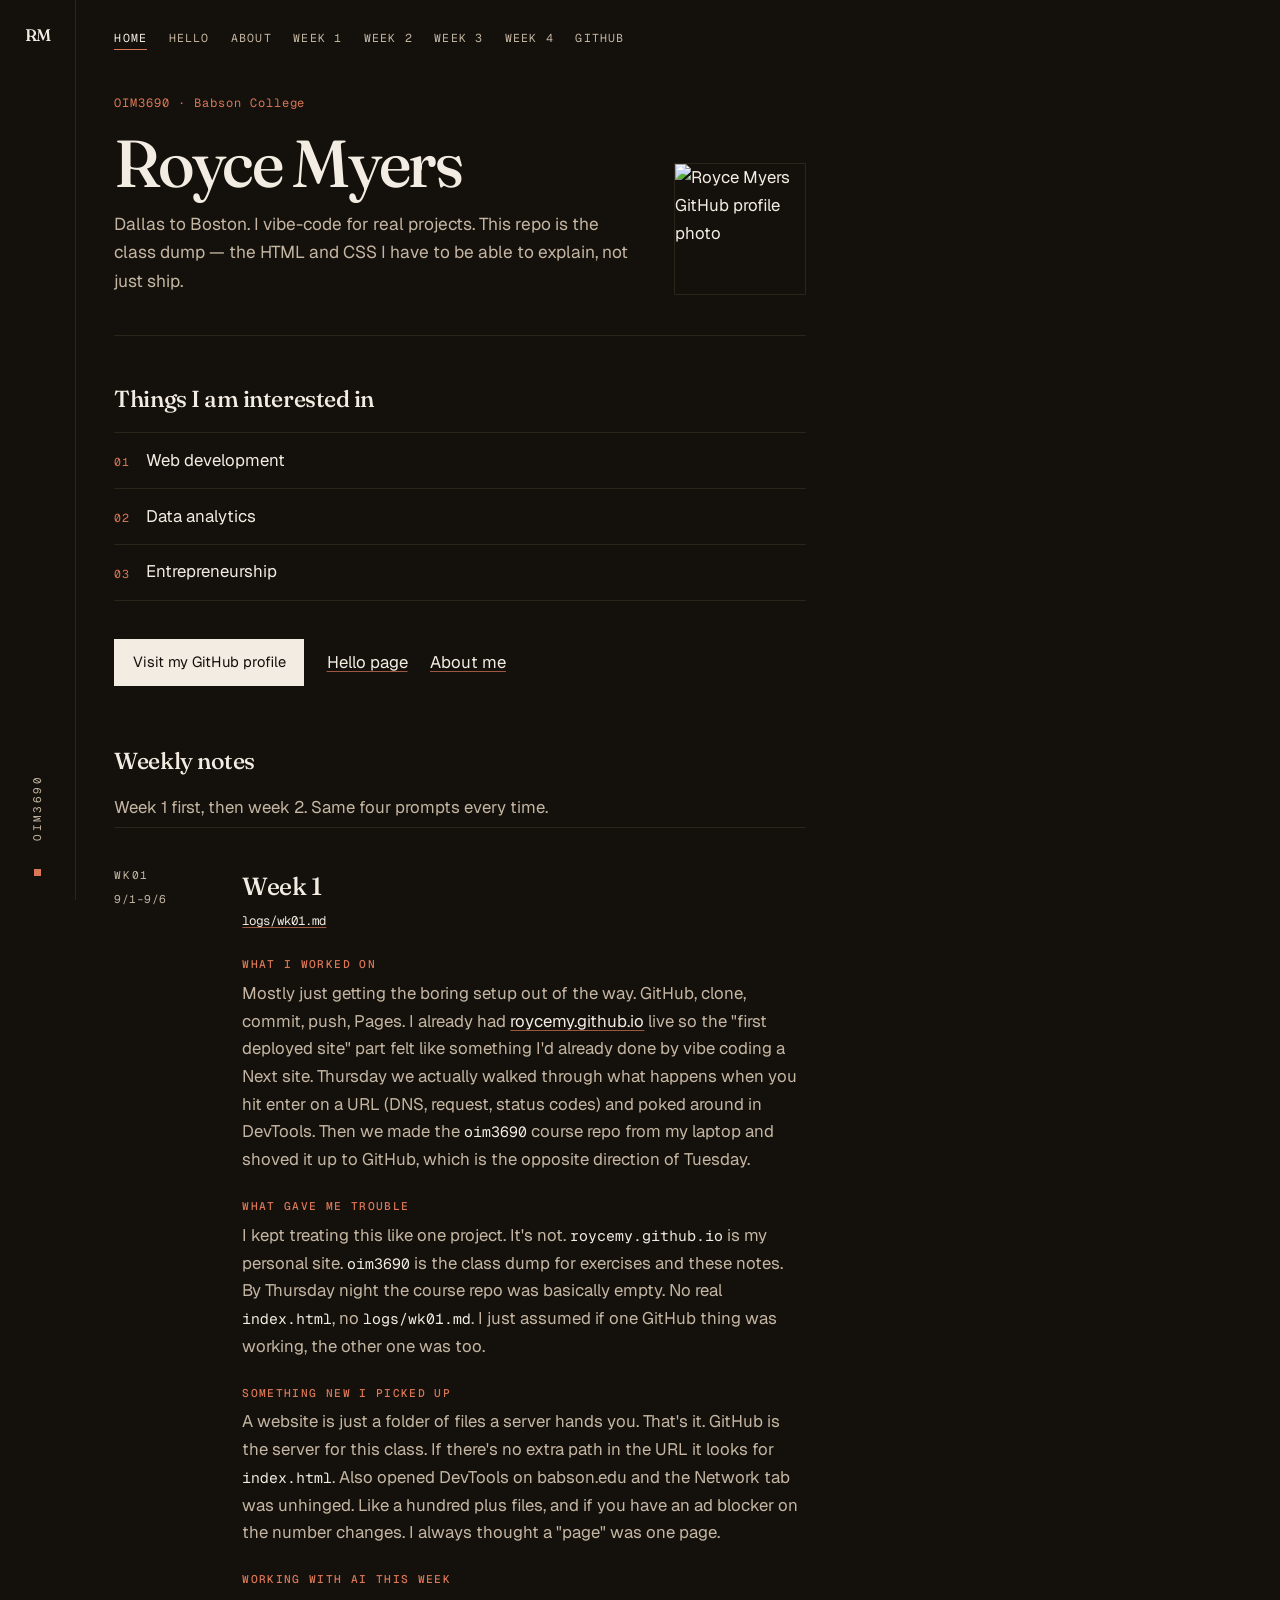
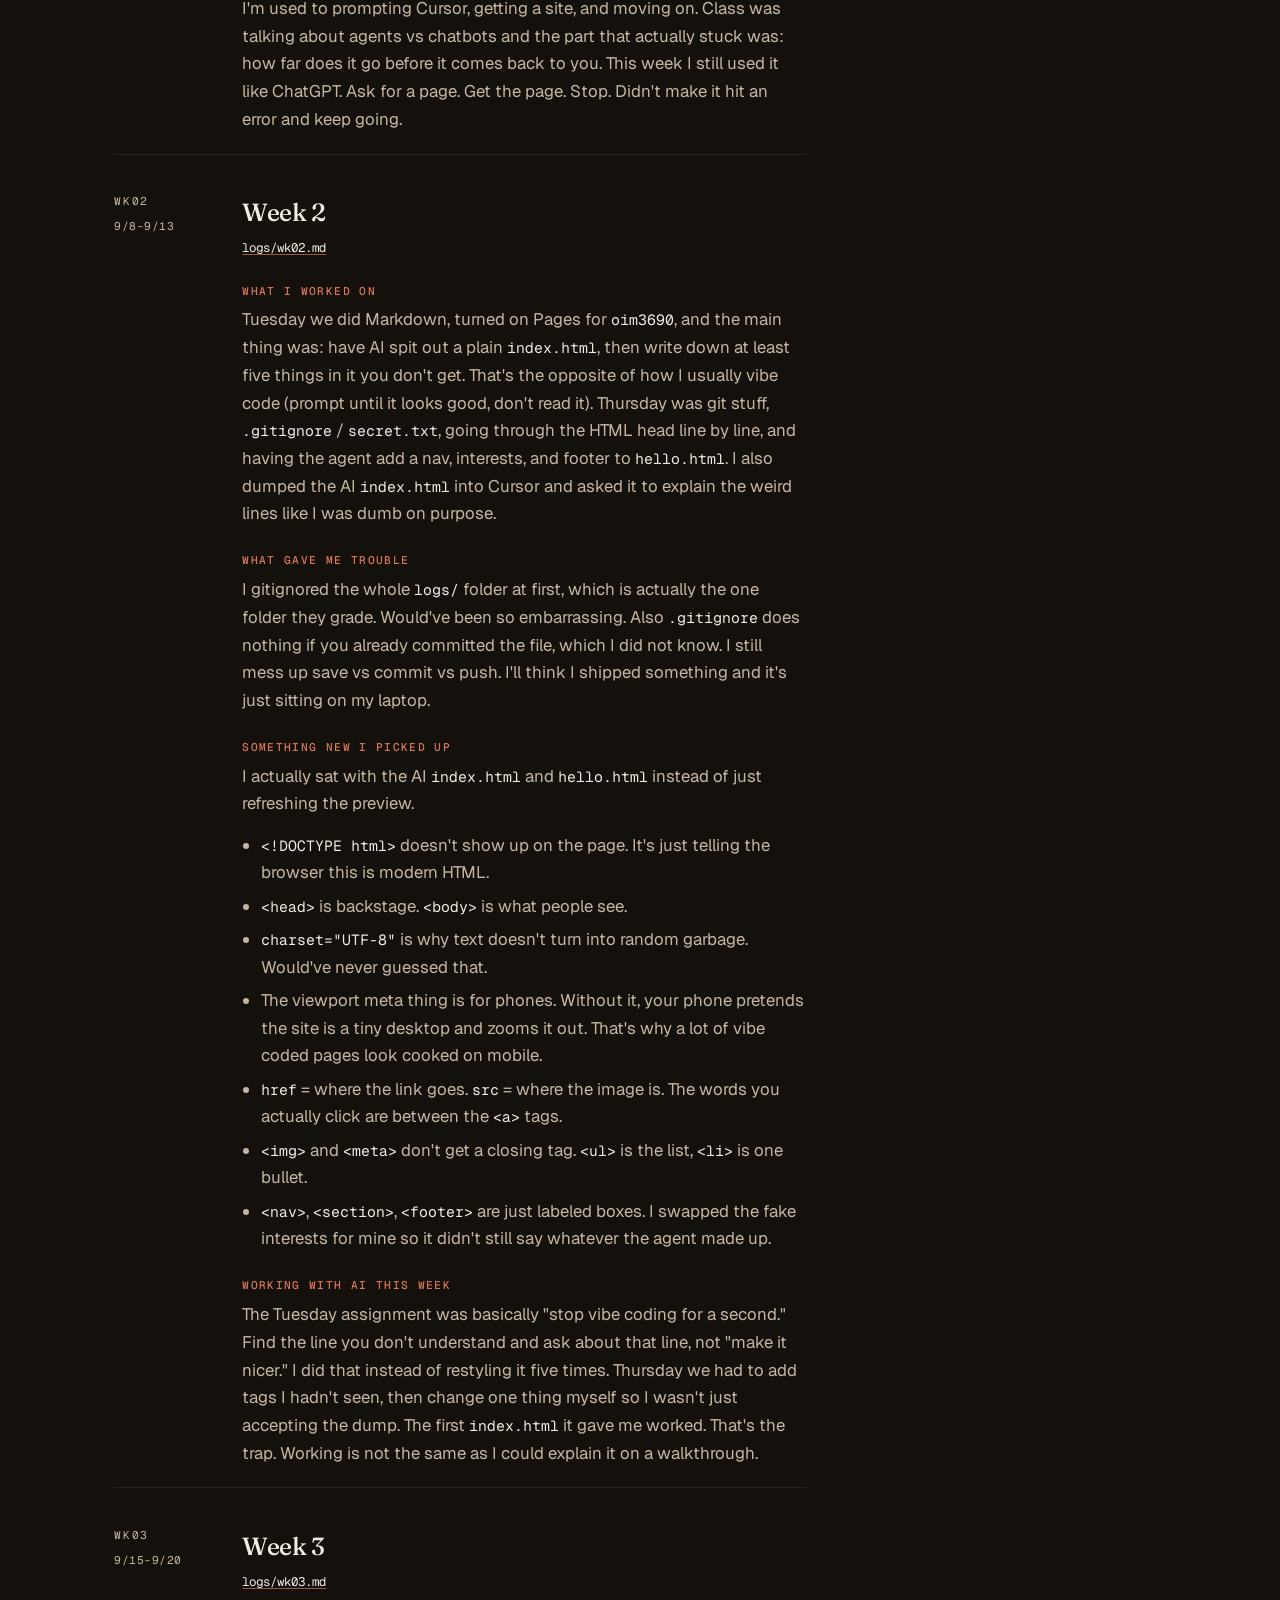
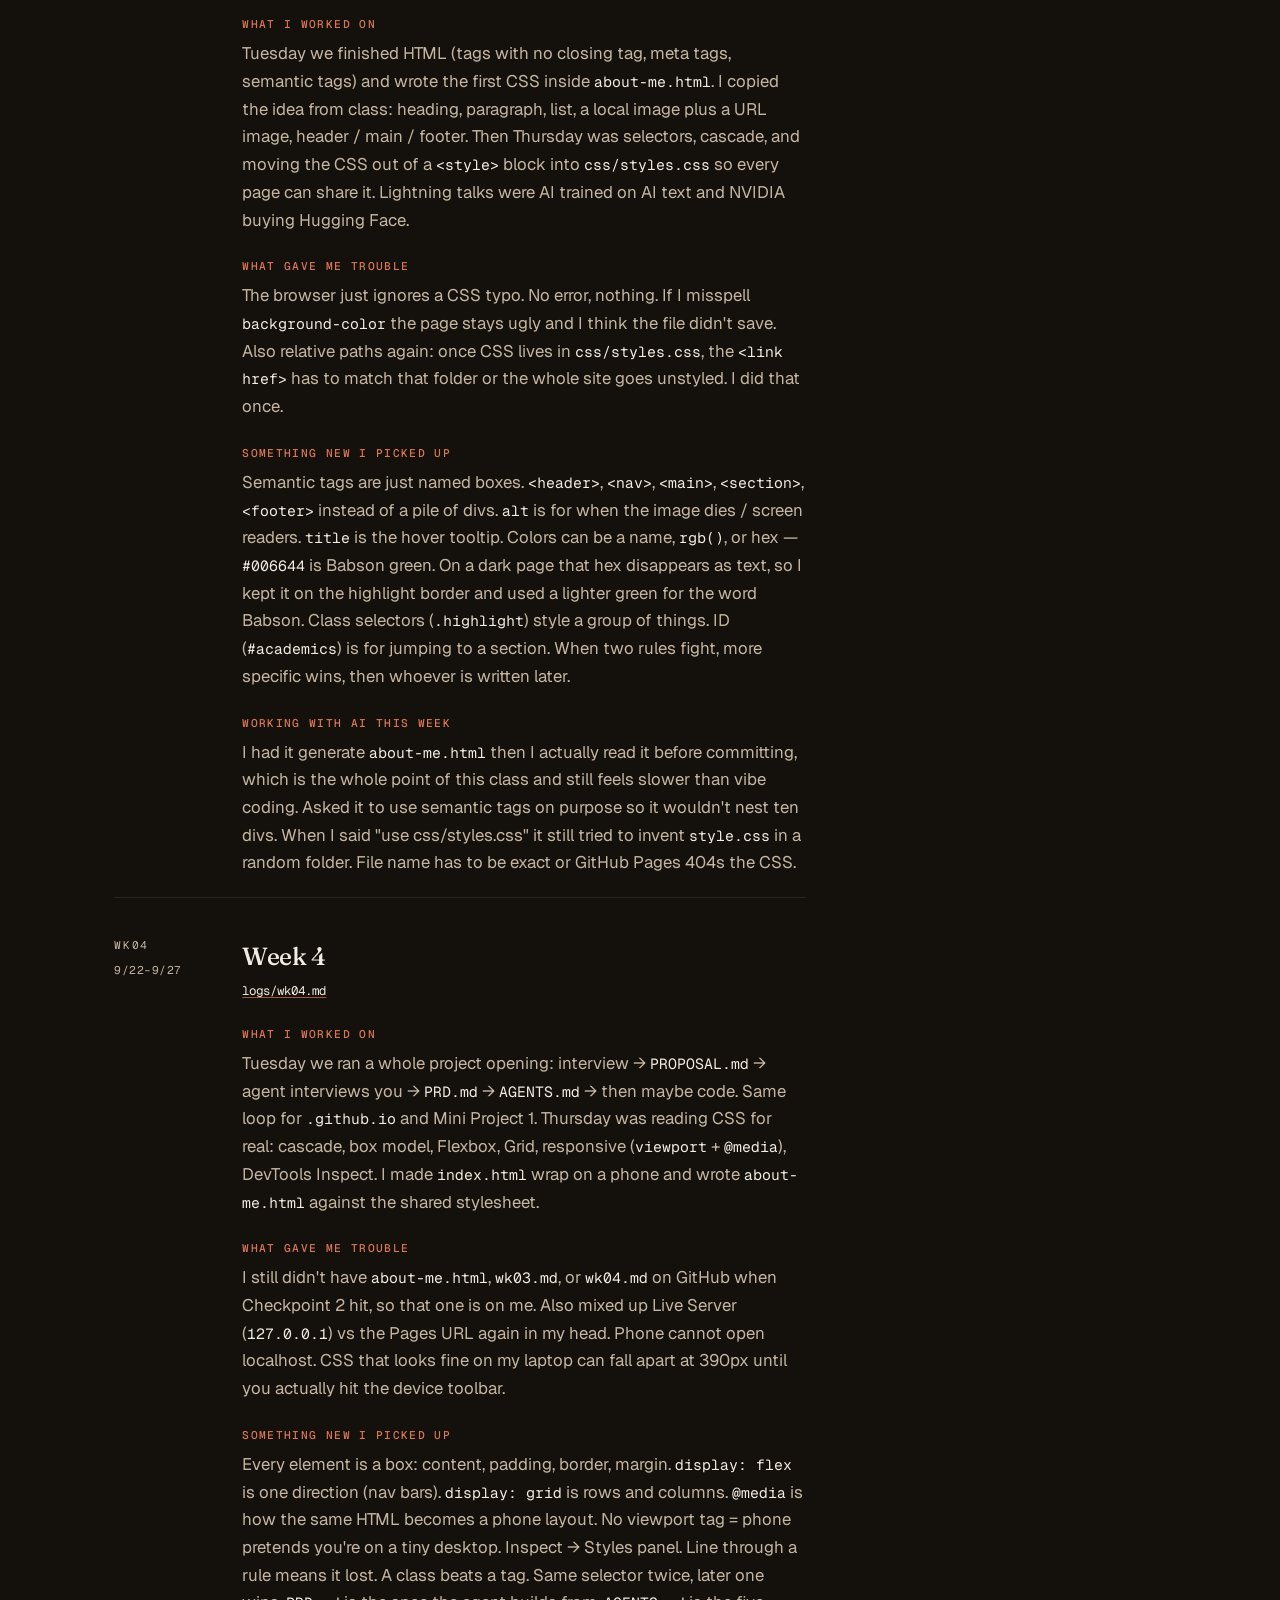
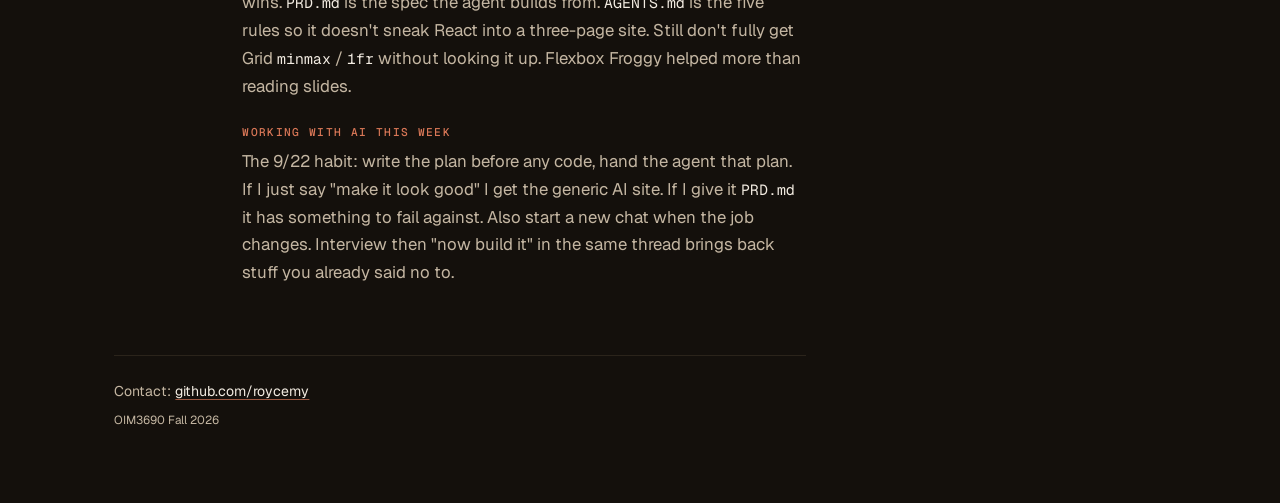
==== commit 84d57edb: "Restyle course pages around Royce's dark personal brand. Co-authored-by: Cursor <cursoragent@cursor." ====
--- a/index.html
+++ b/index.html
@@ -3,127 +3,161 @@
 <head>
   <meta charset="UTF-8">
   <meta name="viewport" content="width=device-width, initial-scale=1.0">
-  <title>Royce Meyers</title>
+  <title>Royce Myers · OIM3690</title>
+  <meta name="description" content="Course site for Royce Myers, Babson College, OIM3690 Fall 2026.">
+  <link rel="preconnect" href="https://fonts.googleapis.com">
+  <link rel="preconnect" href="https://fonts.gstatic.com" crossorigin>
+  <link href="https://fonts.googleapis.com/css2?family=Fraunces:opsz,wght@9..144,500;9..144,600&family=Geist:wght@400;500&family=Geist+Mono:wght@400;500&display=swap" rel="stylesheet">
   <link rel="stylesheet" href="css/styles.css">
 </head>
 <body>
-  <div class="page">
-    <nav>
-      <a href="index.html" aria-current="page">Home</a>
-      <a href="hello.html">Hello</a>
-      <a href="about-me.html">About</a>
-      <a href="#week-1">Week 1</a>
-      <a href="#week-2">Week 2</a>
-      <a href="#week-3">Week 3</a>
-      <a href="#week-4">Week 4</a>
-      <a href="https://github.com/roycemy">GitHub</a>
-    </nav>
+  <a class="skip" href="#main">Skip to content</a>
+  <div class="shell">
+    <aside class="rail" aria-hidden="true">
+      <p class="rail-mark">RM</p>
+      <p class="rail-spine">OIM3690</p>
+      <span class="rail-dot"></span>
+    </aside>
 
-    <main>
-      <img class="portrait" src="https://github.com/roycemy.png" alt="Royce Meyers GitHub profile photo" width="112" height="112">
-      <p class="kicker">OIM3690 · Babson College</p>
-      <h1>Royce Meyers</h1>
-      <p class="lede">
-        I am a student at Babson College studying information management and
-        entrepreneurship. I enjoy building simple, useful websites and learning
-        how technology supports better decisions.
-      </p>
+    <div class="canvas">
+      <header>
+        <nav>
+          <a href="index.html" aria-current="page">Home</a>
+          <a href="hello.html">Hello</a>
+          <a href="about-me.html">About</a>
+          <a href="#week-1">Week 1</a>
+          <a href="#week-2">Week 2</a>
+          <a href="#week-3">Week 3</a>
+          <a href="#week-4">Week 4</a>
+          <a href="https://github.com/roycemy">GitHub</a>
+        </nav>
+      </header>
 
-      <h2>Things I am interested in</h2>
-      <ul class="interests">
-        <li>Web development</li>
-        <li>Data analytics</li>
-        <li>Entrepreneurship</li>
-      </ul>
+      <main id="main">
+        <section class="hero">
+          <div class="hero-copy">
+            <p class="kicker">OIM3690 · Babson College</p>
+            <h1>Royce Myers</h1>
+            <p class="lede">
+              Dallas to Boston. I vibe-code for real projects. This repo is the class dump — the HTML and CSS I have to be able to explain, not just ship.
+            </p>
+          </div>
+          <img class="portrait" src="https://github.com/roycemy.png" alt="Royce Myers GitHub profile photo" width="132" height="132">
+        </section>
 
-      <p class="actions">
-        <a class="button" href="https://github.com/roycemy">Visit my GitHub profile</a>
-        <a href="hello.html">Hello page</a>
-        <a href="about-me.html">About me</a>
-      </p>
+        <h2>Things I am interested in</h2>
+        <ul class="interests">
+          <li>Web development</li>
+          <li>Data analytics</li>
+          <li>Entrepreneurship</li>
+        </ul>
 
-      <section class="notes" aria-labelledby="notes-heading">
-        <h2 id="notes-heading">Weekly notes</h2>
-        <p class="lede">Week 1 first, then week 2. Same four prompts every time.</p>
+        <p class="actions">
+          <a class="button" href="https://github.com/roycemy">Visit my GitHub profile</a>
+          <a href="hello.html">Hello page</a>
+          <a href="about-me.html">About me</a>
+        </p>
 
-        <article id="week-1">
-          <h3>Week 1 · 9/1 to 9/6</h3>
-          <p class="file-ref"><a href="logs/wk01.md">logs/wk01.md</a></p>
+        <section class="notes" aria-labelledby="notes-heading">
+          <h2 id="notes-heading">Weekly notes</h2>
+          <p class="notes-intro">Week 1 first, then week 2. Same four prompts every time.</p>
 
-          <h4>What I worked on</h4>
-          <p>Mostly just getting the boring setup out of the way. GitHub, clone, commit, push, Pages. I already had <a href="https://roycemy.github.io">roycemy.github.io</a> live so the "first deployed site" part felt like something I'd already done by vibe coding a Next site. Thursday we actually walked through what happens when you hit enter on a URL (DNS, request, status codes) and poked around in DevTools. Then we made the <code>oim3690</code> course repo from my laptop and shoved it up to GitHub, which is the opposite direction of Tuesday.</p>
+          <article class="week" id="week-1">
+            <p class="week-label">WK01<span>9/1–9/6</span></p>
+            <div>
+              <h3>Week 1</h3>
+              <p class="file-ref"><a href="logs/wk01.md">logs/wk01.md</a></p>
 
-          <h4>What gave me trouble</h4>
-          <p>I kept treating this like one project. It's not. <code>roycemy.github.io</code> is my personal site. <code>oim3690</code> is the class dump for exercises and these notes. By Thursday night the course repo was basically empty. No real <code>index.html</code>, no <code>logs/wk01.md</code>. I just assumed if one GitHub thing was working, the other one was too.</p>
+              <h4>What I worked on</h4>
+              <p>Mostly just getting the boring setup out of the way. GitHub, clone, commit, push, Pages. I already had <a href="https://roycemy.github.io">roycemy.github.io</a> live so the "first deployed site" part felt like something I'd already done by vibe coding a Next site. Thursday we actually walked through what happens when you hit enter on a URL (DNS, request, status codes) and poked around in DevTools. Then we made the <code>oim3690</code> course repo from my laptop and shoved it up to GitHub, which is the opposite direction of Tuesday.</p>
 
-          <h4>Something new I picked up</h4>
-          <p>A website is just a folder of files a server hands you. That's it. GitHub is the server for this class. If there's no extra path in the URL it looks for <code>index.html</code>. Also opened DevTools on babson.edu and the Network tab was unhinged. Like a hundred plus files, and if you have an ad blocker on the number changes. I always thought a "page" was one page.</p>
+              <h4>What gave me trouble</h4>
+              <p>I kept treating this like one project. It's not. <code>roycemy.github.io</code> is my personal site. <code>oim3690</code> is the class dump for exercises and these notes. By Thursday night the course repo was basically empty. No real <code>index.html</code>, no <code>logs/wk01.md</code>. I just assumed if one GitHub thing was working, the other one was too.</p>
 
-          <h4>Working with AI this week</h4>
-          <p>I'm used to prompting Cursor, getting a site, and moving on. Class was talking about agents vs chatbots and the part that actually stuck was: how far does it go before it comes back to you. This week I still used it like ChatGPT. Ask for a page. Get the page. Stop. Didn't make it hit an error and keep going.</p>
-        </article>
+              <h4>Something new I picked up</h4>
+              <p>A website is just a folder of files a server hands you. That's it. GitHub is the server for this class. If there's no extra path in the URL it looks for <code>index.html</code>. Also opened DevTools on babson.edu and the Network tab was unhinged. Like a hundred plus files, and if you have an ad blocker on the number changes. I always thought a "page" was one page.</p>
 
-        <article id="week-2">
-          <h3>Week 2 · 9/8 to 9/13</h3>
-          <p class="file-ref"><a href="logs/wk02.md">logs/wk02.md</a></p>
+              <h4>Working with AI this week</h4>
+              <p>I'm used to prompting Cursor, getting a site, and moving on. Class was talking about agents vs chatbots and the part that actually stuck was: how far does it go before it comes back to you. This week I still used it like ChatGPT. Ask for a page. Get the page. Stop. Didn't make it hit an error and keep going.</p>
+            </div>
+          </article>
 
-          <h4>What I worked on</h4>
-          <p>Tuesday we did Markdown, turned on Pages for <code>oim3690</code>, and the main thing was: have AI spit out a plain <code>index.html</code>, then write down at least five things in it you don't get. That's the opposite of how I usually vibe code (prompt until it looks good, don't read it). Thursday was git stuff, <code>.gitignore</code> / <code>secret.txt</code>, going through the HTML head line by line, and having the agent add a nav, interests, and footer to <code>hello.html</code>. I also dumped the AI <code>index.html</code> into Cursor and asked it to explain the weird lines like I was dumb on purpose.</p>
+          <article class="week" id="week-2">
+            <p class="week-label">WK02<span>9/8–9/13</span></p>
+            <div>
+              <h3>Week 2</h3>
+              <p class="file-ref"><a href="logs/wk02.md">logs/wk02.md</a></p>
 
-          <h4>What gave me trouble</h4>
-          <p>I gitignored the whole <code>logs/</code> folder at first, which is actually the one folder they grade. Would've been so embarrassing. Also <code>.gitignore</code> does nothing if you already committed the file, which I did not know. I still mess up save vs commit vs push. I'll think I shipped something and it's just sitting on my laptop.</p>
+              <h4>What I worked on</h4>
+              <p>Tuesday we did Markdown, turned on Pages for <code>oim3690</code>, and the main thing was: have AI spit out a plain <code>index.html</code>, then write down at least five things in it you don't get. That's the opposite of how I usually vibe code (prompt until it looks good, don't read it). Thursday was git stuff, <code>.gitignore</code> / <code>secret.txt</code>, going through the HTML head line by line, and having the agent add a nav, interests, and footer to <code>hello.html</code>. I also dumped the AI <code>index.html</code> into Cursor and asked it to explain the weird lines like I was dumb on purpose.</p>
 
-          <h4>Something new I picked up</h4>
-          <p>I actually sat with the AI <code>index.html</code> and <code>hello.html</code> instead of just refreshing the preview.</p>
-          <ul>
-            <li><code>&lt;!DOCTYPE html&gt;</code> doesn't show up on the page. It's just telling the browser this is modern HTML.</li>
-            <li><code>&lt;head&gt;</code> is backstage. <code>&lt;body&gt;</code> is what people see.</li>
-            <li><code>charset="UTF-8"</code> is why text doesn't turn into random garbage. Would've never guessed that.</li>
-            <li>The viewport meta thing is for phones. Without it, your phone pretends the site is a tiny desktop and zooms it out. That's why a lot of vibe coded pages look cooked on mobile.</li>
-            <li><code>href</code> = where the link goes. <code>src</code> = where the image is. The words you actually click are between the <code>&lt;a&gt;</code> tags.</li>
-            <li><code>&lt;img&gt;</code> and <code>&lt;meta&gt;</code> don't get a closing tag. <code>&lt;ul&gt;</code> is the list, <code>&lt;li&gt;</code> is one bullet.</li>
-            <li><code>&lt;nav&gt;</code>, <code>&lt;section&gt;</code>, <code>&lt;footer&gt;</code> are just labeled boxes. I swapped the fake interests for mine so it didn't still say whatever the agent made up.</li>
-          </ul>
+              <h4>What gave me trouble</h4>
+              <p>I gitignored the whole <code>logs/</code> folder at first, which is actually the one folder they grade. Would've been so embarrassing. Also <code>.gitignore</code> does nothing if you already committed the file, which I did not know. I still mess up save vs commit vs push. I'll think I shipped something and it's just sitting on my laptop.</p>
 
-          <h4>Working with AI this week</h4>
-          <p>The Tuesday assignment was basically "stop vibe coding for a second." Find the line you don't understand and ask about that line, not "make it nicer." I did that instead of restyling it five times. Thursday we had to add tags I hadn't seen, then change one thing myself so I wasn't just accepting the dump. The first <code>index.html</code> it gave me worked. That's the trap. Working is not the same as I could explain it on a walkthrough.</p>
-        </article>
+              <h4>Something new I picked up</h4>
+              <p>I actually sat with the AI <code>index.html</code> and <code>hello.html</code> instead of just refreshing the preview.</p>
+              <ul>
+                <li><code>&lt;!DOCTYPE html&gt;</code> doesn't show up on the page. It's just telling the browser this is modern HTML.</li>
+                <li><code>&lt;head&gt;</code> is backstage. <code>&lt;body&gt;</code> is what people see.</li>
+                <li><code>charset="UTF-8"</code> is why text doesn't turn into random garbage. Would've never guessed that.</li>
+                <li>The viewport meta thing is for phones. Without it, your phone pretends the site is a tiny desktop and zooms it out. That's why a lot of vibe coded pages look cooked on mobile.</li>
+                <li><code>href</code> = where the link goes. <code>src</code> = where the image is. The words you actually click are between the <code>&lt;a&gt;</code> tags.</li>
+                <li><code>&lt;img&gt;</code> and <code>&lt;meta&gt;</code> don't get a closing tag. <code>&lt;ul&gt;</code> is the list, <code>&lt;li&gt;</code> is one bullet.</li>
+                <li><code>&lt;nav&gt;</code>, <code>&lt;section&gt;</code>, <code>&lt;footer&gt;</code> are just labeled boxes. I swapped the fake interests for mine so it didn't still say whatever the agent made up.</li>
+              </ul>
 
-        <article id="week-3">
-          <h3>Week 3 · 9/15 to 9/20</h3>
-          <p class="file-ref"><a href="logs/wk03.md">logs/wk03.md</a></p>
+              <h4>Working with AI this week</h4>
+              <p>The Tuesday assignment was basically "stop vibe coding for a second." Find the line you don't understand and ask about that line, not "make it nicer." I did that instead of restyling it five times. Thursday we had to add tags I hadn't seen, then change one thing myself so I wasn't just accepting the dump. The first <code>index.html</code> it gave me worked. That's the trap. Working is not the same as I could explain it on a walkthrough.</p>
+            </div>
+          </article>
 
-          <h4>What I worked on</h4>
-          <p>Tuesday we finished HTML (tags with no closing tag, meta tags, semantic tags) and wrote the first CSS inside <code>about-me.html</code>. Then Thursday was selectors, cascade, and moving the CSS out of a style block into <code>css/styles.css</code>.</p>
+          <article class="week" id="week-3">
+            <p class="week-label">WK03<span>9/15–9/20</span></p>
+            <div>
+              <h3>Week 3</h3>
+              <p class="file-ref"><a href="logs/wk03.md">logs/wk03.md</a></p>
 
-          <h4>What gave me trouble</h4>
-          <p>The browser just ignores a CSS typo. No error. If I misspell <code>background-color</code> the page stays ugly and I think the file didn't save. Relative paths too: once CSS lives in <code>css/styles.css</code>, the link has to match that folder.</p>
+              <h4>What I worked on</h4>
+              <p>Tuesday we finished HTML (tags with no closing tag, meta tags, semantic tags) and wrote the first CSS inside <code>about-me.html</code>. I copied the idea from class: heading, paragraph, list, a local image plus a URL image, header / main / footer. Then Thursday was selectors, cascade, and moving the CSS out of a <code>&lt;style&gt;</code> block into <code>css/styles.css</code> so every page can share it. Lightning talks were AI trained on AI text and NVIDIA buying Hugging Face.</p>
 
-          <h4>Something new I picked up</h4>
-          <p>Semantic tags are named boxes. Class selectors style a group. ID is for jumping to a section. When two rules fight, more specific wins, then whoever is written later. <code>#006644</code> is Babson green.</p>
+              <h4>What gave me trouble</h4>
+              <p>The browser just ignores a CSS typo. No error, nothing. If I misspell <code>background-color</code> the page stays ugly and I think the file didn't save. Also relative paths again: once CSS lives in <code>css/styles.css</code>, the <code>&lt;link href&gt;</code> has to match that folder or the whole site goes unstyled. I did that once.</p>
 
-          <h4>Working with AI this week</h4>
-          <p>I had it generate <code>about-me.html</code> then I read it before committing. When I said use <code>css/styles.css</code> it still tried to invent <code>style.css</code> in a random folder.</p>
-        </article>
+              <h4>Something new I picked up</h4>
+              <p>Semantic tags are just named boxes. <code>&lt;header&gt;</code>, <code>&lt;nav&gt;</code>, <code>&lt;main&gt;</code>, <code>&lt;section&gt;</code>, <code>&lt;footer&gt;</code> instead of a pile of divs. <code>alt</code> is for when the image dies / screen readers. <code>title</code> is the hover tooltip. Colors can be a name, <code>rgb()</code>, or hex — <code>#006644</code> is Babson green. On a dark page that hex disappears as text, so I kept it on the highlight border and used a lighter green for the word Babson. Class selectors (<code>.highlight</code>) style a group of things. ID (<code>#academics</code>) is for jumping to a section. When two rules fight, more specific wins, then whoever is written later.</p>
 
-        <article id="week-4">
-          <h3>Week 4 · 9/22 to 9/27</h3>
-          <p class="file-ref"><a href="logs/wk04.md">logs/wk04.md</a></p>
+              <h4>Working with AI this week</h4>
+              <p>I had it generate <code>about-me.html</code> then I actually read it before committing, which is the whole point of this class and still feels slower than vibe coding. Asked it to use semantic tags on purpose so it wouldn't nest ten divs. When I said "use css/styles.css" it still tried to invent <code>style.css</code> in a random folder. File name has to be exact or GitHub Pages 404s the CSS.</p>
+            </div>
+          </article>
 
-          <h4>What I worked on</h4>
-          <p>Tuesday was interview → proposal → PRD → AGENTS.md before any code. Thursday was cascade, box model, Flexbox, Grid, responsive, DevTools Inspect. I made the homepage wrap on a phone.</p>
+          <article class="week" id="week-4">
+            <p class="week-label">WK04<span>9/22–9/27</span></p>
+            <div>
+              <h3>Week 4</h3>
+              <p class="file-ref"><a href="logs/wk04.md">logs/wk04.md</a></p>
 
-          <h4>What gave me trouble</h4>
-          <p>Checkpoint 2 hit and I was missing <code>about-me.html</code>, <code>wk03.md</code>, and <code>wk04.md</code>. That's on me. Phone cannot open <code>127.0.0.1</code>.</p>
+              <h4>What I worked on</h4>
+              <p>Tuesday we ran a whole project opening: interview → <code>PROPOSAL.md</code> → agent interviews you → <code>PRD.md</code> → <code>AGENTS.md</code> → then maybe code. Same loop for <code>.github.io</code> and Mini Project 1. Thursday was reading CSS for real: cascade, box model, Flexbox, Grid, responsive (<code>viewport</code> + <code>@media</code>), DevTools Inspect. I made <code>index.html</code> wrap on a phone and wrote <code>about-me.html</code> against the shared stylesheet.</p>
 
-          <h4>Something new I picked up</h4>
-          <p>Every element is a box. Flex is one direction, Grid is two. <code>@media</code> plus the viewport tag is how a page works on a phone. Inspect → line through a rule means it lost. <code>PRD.md</code> is the spec. <code>AGENTS.md</code> is the five rules so the agent doesn't sneak React onto a three-page site.</p>
+              <h4>What gave me trouble</h4>
+              <p>I still didn't have <code>about-me.html</code>, <code>wk03.md</code>, or <code>wk04.md</code> on GitHub when Checkpoint 2 hit, so that one is on me. Also mixed up Live Server (<code>127.0.0.1</code>) vs the Pages URL again in my head. Phone cannot open localhost. CSS that looks fine on my laptop can fall apart at 390px until you actually hit the device toolbar.</p>
 
-          <h4>Working with AI this week</h4>
-          <p>Write the plan before any code and hand the agent that plan. "Make it look good" is how you get the generic AI site. New chat when the job changes.</p>
-        </article>
-      </section>
-    </main>
+              <h4>Something new I picked up</h4>
+              <p>Every element is a box: content, padding, border, margin. <code>display: flex</code> is one direction (nav bars). <code>display: grid</code> is rows and columns. <code>@media</code> is how the same HTML becomes a phone layout. No viewport tag = phone pretends you're on a tiny desktop. Inspect → Styles panel. Line through a rule means it lost. A class beats a tag. Same selector twice, later one wins. <code>PRD.md</code> is the spec the agent builds from. <code>AGENTS.md</code> is the five rules so it doesn't sneak React into a three-page site. Still don't fully get Grid <code>minmax</code> / <code>1fr</code> without looking it up. Flexbox Froggy helped more than reading slides.</p>
+
+              <h4>Working with AI this week</h4>
+              <p>The 9/22 habit: write the plan before any code, hand the agent that plan. If I just say "make it look good" I get the generic AI site. If I give it <code>PRD.md</code> it has something to fail against. Also start a new chat when the job changes. Interview then "now build it" in the same thread brings back stuff you already said no to.</p>
+            </div>
+          </article>
+        </section>
+      </main>
+
+      <footer>
+        <p>Contact: <a href="https://github.com/roycemy">github.com/roycemy</a></p>
+        <p><small>OIM3690 Fall 2026</small></p>
+      </footer>
+    </div>
   </div>
 </body>
 </html>
--- a/css/styles.css
+++ b/css/styles.css
@@ -1,234 +1,460 @@
 :root {
-  --bg: #14110e;
-  --surface: #1c1814;
-  --ink: #f3ece3;
-  --muted: #b8aea2;
-  --accent: #ead9c4;
-  --line: #3a342e;
-}
-
-* {
+  --bg: #14100c;
+  --raised: #1d1811;
+  --ink: #f3ece2;
+  --muted: #c4b6a2;
+  --accent: #d97757;
+  --on-accent: #1c0f08;
+  --line: #2b241b;
+  --babson: #006644;
+  --babson-text: #6fd4a0;
+  --serif: "Fraunces", "Iowan Old Style", Palatino, Georgia, serif;
+  --sans: "Geist", "Segoe UI", system-ui, sans-serif;
+  --mono: "Geist Mono", "Cascadia Code", Consolas, monospace;
+}
+
+*,
+*::before,
+*::after {
   box-sizing: border-box;
 }
 
 html {
   background: var(--bg);
+  color-scheme: dark;
+  scroll-behavior: smooth;
+  overflow-x: hidden;
 }
 
 body {
   margin: 0;
   color: var(--ink);
   background: var(--bg);
-  font-family: "Segoe UI", system-ui, sans-serif;
+  font-family: var(--sans);
   font-size: 1.05rem;
   line-height: 1.65;
-}
-
-.page {
-  max-width: 42rem;
-  margin: 0 auto;
-  padding: 2rem 1.4rem 4rem;
+  overflow-x: hidden;
+  width: 100%;
+  max-width: 100%;
+}
+
+::selection {
+  background: var(--accent);
+  color: var(--on-accent);
+}
+
+.skip {
+  position: absolute;
+  left: 0.75rem;
+  top: 0.75rem;
+  z-index: 20;
+  padding: 0.45rem 0.8rem;
+  background: var(--ink);
+  color: var(--bg);
+  text-decoration: none;
+  font-size: 0.85rem;
+  transform: translateY(-150%);
+}
+
+.skip:focus {
+  transform: none;
+}
+
+.shell {
+  display: grid;
+  grid-template-columns: 4.75rem minmax(0, 1fr);
+  min-height: 100vh;
+  max-width: 100%;
+  overflow-x: clip;
+}
+
+.rail {
+  display: flex;
+  flex-direction: column;
+  align-items: center;
+  gap: 1.75rem;
+  position: sticky;
+  top: 0;
+  height: 100vh;
+  padding: 1.35rem 0.7rem 1.5rem;
+  border-right: 1px solid var(--line);
+}
+
+.rail-mark {
+  margin: 0;
+  font-family: var(--serif);
+  font-size: 1.05rem;
+  font-weight: 500;
+  letter-spacing: -0.03em;
+  color: var(--ink);
+}
+
+.rail-spine {
+  margin: 0;
+  flex: 1;
+  writing-mode: vertical-rl;
+  transform: rotate(180deg);
+  font-family: var(--mono);
+  font-size: 0.68rem;
+  letter-spacing: 0.22em;
+  text-transform: uppercase;
+  color: var(--muted);
+}
+
+.rail-dot {
+  width: 7px;
+  height: 7px;
+  background: var(--accent);
+  flex-shrink: 0;
+}
+
+.canvas {
+  max-width: 48rem;
+  width: 100%;
+  min-width: 0;
+  padding: 1.75rem 2.4rem 4.5rem;
+}
+
+header {
+  margin-bottom: 2.75rem;
+  min-width: 0;
 }
 
 nav {
   display: flex;
   flex-wrap: wrap;
-  gap: 1rem 1.5rem;
-  padding-bottom: 1.25rem;
-  margin-bottom: 2.5rem;
+  align-items: center;
+  gap: 0.65rem 1.35rem;
+  max-width: 100%;
+  min-width: 0;
+  font-family: var(--mono);
+  font-size: 0.72rem;
+  letter-spacing: 0.1em;
+  text-transform: uppercase;
+}
+
+nav a {
+  color: var(--muted);
+  text-decoration: none;
+  border-bottom: 1px solid transparent;
+  padding-bottom: 0.1rem;
+}
+
+nav a:hover {
+  color: var(--ink);
+  border-bottom-color: var(--line);
+}
+
+nav a[aria-current="page"] {
+  color: var(--ink);
+  border-bottom-color: var(--accent);
+}
+
+a {
+  color: var(--ink);
+  text-decoration-color: rgba(217, 119, 87, 0.7);
+  text-underline-offset: 0.18em;
+  transition: color 0.15s ease, background-color 0.15s ease, border-color 0.15s ease;
+}
+
+a:hover {
+  color: var(--accent);
+}
+
+a:focus-visible,
+button:focus-visible,
+.skip:focus-visible {
+  outline: 2px solid var(--accent);
+  outline-offset: 3px;
+}
+
+.hero {
+  display: grid;
+  grid-template-columns: minmax(0, 1fr) auto;
+  gap: 1.75rem 2.5rem;
+  align-items: end;
+  margin-bottom: 2.75rem;
+  padding-bottom: 2.5rem;
   border-bottom: 1px solid var(--line);
-  font-size: 0.82rem;
+  min-width: 0;
+}
+
+.hero-copy {
+  min-width: 0;
+}
+
+.kicker {
+  margin: 0 0 1.1rem;
+  color: var(--accent);
+  font-family: var(--mono);
+  font-size: 0.75rem;
   letter-spacing: 0.08em;
-  text-transform: uppercase;
-}
-
-nav a {
-  color: var(--muted);
-  text-decoration: none;
-}
-
-nav a:hover,
-nav a[aria-current="page"] {
-  color: var(--ink);
+}
+
+h1 {
+  margin: 0 0 0.85rem;
+  font-family: var(--serif);
+  font-size: clamp(2.4rem, 7vw, 4.15rem);
+  font-weight: 500;
+  line-height: 0.98;
+  letter-spacing: -0.035em;
+}
+
+.lede {
+  margin: 0;
+  max-width: 36rem;
+  color: var(--muted);
+  font-size: 1.08rem;
+  overflow-wrap: break-word;
+}
+
+.hero .lede {
+  margin-top: 0.15rem;
 }
 
 .portrait {
   display: block;
-  width: 112px;
-  height: 112px;
+  width: 132px;
+  height: 132px;
   object-fit: cover;
-  margin-bottom: 1.6rem;
   border: 1px solid var(--line);
 }
 
-h1 {
-  margin: 0 0 0.4rem;
-  font-family: Georgia, "Times New Roman", serif;
-  font-size: clamp(2.2rem, 6vw, 3.1rem);
+h2 {
+  margin: 0 0 0.85rem;
+  font-family: var(--serif);
+  font-size: 1.45rem;
   font-weight: 500;
-  line-height: 1.1;
-  letter-spacing: -0.03em;
-}
-
-.kicker {
-  margin: 0 0 1.4rem;
-  color: var(--muted);
-  font-size: 0.85rem;
-  letter-spacing: 0.06em;
-  text-transform: uppercase;
-}
-
-.lede {
-  margin: 0 0 2.2rem;
-  max-width: 36rem;
-  color: var(--muted);
-  font-size: 1.08rem;
-}
-
-h2 {
-  margin: 0 0 0.75rem;
-  font-family: Georgia, "Times New Roman", serif;
-  font-size: 1.35rem;
-  font-weight: 500;
+  letter-spacing: -0.02em;
 }
 
 .interests {
+  counter-reset: item;
   list-style: none;
-  margin: 0 0 2.2rem;
+  margin: 0 0 2.4rem;
   padding: 0;
   border-top: 1px solid var(--line);
 }
 
 .interests li {
-  padding: 0.7rem 0;
+  display: flex;
+  gap: 1rem;
+  padding: 0.85rem 0;
   border-bottom: 1px solid var(--line);
+}
+
+.interests li::before {
+  counter-increment: item;
+  content: counter(item, decimal-leading-zero);
+  flex-shrink: 0;
+  font-family: var(--mono);
+  font-size: 0.72rem;
+  letter-spacing: 0.08em;
+  color: var(--accent);
+  padding-top: 0.35rem;
 }
 
 .actions {
   display: flex;
   flex-wrap: wrap;
   align-items: center;
-  gap: 1.25rem;
-  margin: 0 0 3rem;
-}
-
-a {
-  color: var(--accent);
+  gap: 1rem 1.4rem;
+  margin: 0 0 3.25rem;
 }
 
 .button {
   display: inline-block;
-  padding: 0.65rem 1.1rem;
-  background: var(--accent);
+  padding: 0.7rem 1.15rem;
+  background: var(--ink);
   color: var(--bg);
   text-decoration: none;
   font-size: 0.92rem;
 }
 
 .button:hover {
-  background: var(--ink);
+  background: var(--accent);
+  color: var(--on-accent);
+}
+
+.button:focus-visible {
+  outline-offset: 3px;
 }
 
 .notes {
-  padding-top: 0.5rem;
+  padding-top: 0.25rem;
+}
+
+.notes-intro {
+  margin: 0 0 0.35rem;
+  color: var(--muted);
+}
+
+.week {
+  display: grid;
+  grid-template-columns: 6.25rem minmax(0, 1fr);
+  gap: 0 1.75rem;
+  margin: 0;
+  padding: 2.35rem 0 0.4rem;
   border-top: 1px solid var(--line);
 }
 
-.notes > h2 {
-  margin-top: 2rem;
-}
-
-.notes article {
-  margin: 2.2rem 0 0;
-}
-
-.notes h3 {
-  margin: 0 0 0.35rem;
-  font-family: Georgia, "Times New Roman", serif;
-  font-size: 1.45rem;
+.week-label {
+  margin: 0.35rem 0 0;
+  font-family: var(--mono);
+  font-size: 0.7rem;
+  letter-spacing: 0.14em;
+  text-transform: uppercase;
+  color: var(--accent);
+}
+
+.week-label span {
+  display: block;
+  margin-top: 0.4rem;
+  letter-spacing: 0.04em;
+  text-transform: none;
+  color: var(--muted);
+}
+
+.week h3 {
+  margin: 0 0 0.3rem;
+  font-family: var(--serif);
+  font-size: 1.55rem;
   font-weight: 500;
-}
-
-.notes h4 {
-  margin: 1.4rem 0 0.4rem;
-  font-size: 0.82rem;
-  font-weight: 600;
-  letter-spacing: 0.07em;
+  letter-spacing: -0.02em;
+}
+
+.week h4 {
+  margin: 1.45rem 0 0.4rem;
+  font-family: var(--mono);
+  font-size: 0.7rem;
+  font-weight: 500;
+  letter-spacing: 0.12em;
   text-transform: uppercase;
-  color: var(--muted);
-}
-
-.notes p,
-.notes li {
-  color: var(--muted);
-}
-
-.notes ul {
-  margin: 0.4rem 0 0;
-  padding-left: 1.2rem;
-}
-
-.notes li {
+  color: var(--accent);
+}
+
+.week p,
+.week li {
+  color: var(--muted);
+}
+
+.week p {
+  margin: 0 0 0.85rem;
+}
+
+.week ul {
+  margin: 0.35rem 0 0.9rem;
+  padding-left: 1.15rem;
+}
+
+.week li {
   margin: 0.35rem 0;
 }
 
 .file-ref {
-  margin: 0 0 1rem;
+  margin: 0 0 1.1rem;
+  font-family: var(--mono);
+  font-size: 0.78rem;
+}
+
+code {
+  font-family: var(--mono);
+  font-size: 0.88em;
+  color: var(--ink);
+}
+
+footer {
+  margin-top: 3rem;
+  padding-top: 1.2rem;
+  border-top: 1px solid var(--line);
+  color: var(--muted);
   font-size: 0.88rem;
 }
 
-code {
-  font-family: Consolas, "Courier New", monospace;
-  font-size: 0.92em;
-  color: var(--ink);
-}
-
-footer {
-  padding-top: 1.25rem;
-  border-top: 1px solid var(--line);
-  color: var(--muted);
-  font-size: 0.88rem;
-}
-
 footer p {
-  margin: 0.35rem 0 0;
+  margin: 0.3rem 0 0;
 }
 
 .highlight {
   color: var(--ink);
-  border-left: 3px solid #006644;
-  padding-left: 0.85rem;
+  border-left: 3px solid var(--babson);
+  padding-left: 0.95rem;
 }
 
 .babson {
-  color: #006644;
+  color: var(--babson-text);
 }
 
 .photos {
   display: flex;
   flex-wrap: wrap;
   gap: 1rem;
-  margin: 0 0 2rem;
+  margin: 0 0 2.2rem;
 }
 
 .photos img {
-  width: 160px;
-  height: 160px;
+  width: 168px;
+  height: 168px;
   object-fit: cover;
   border: 1px solid var(--line);
 }
 
-@media (max-width: 640px) {
-  .page {
-    padding: 1.25rem 1rem 3rem;
-  }
-
-  h1 {
-    font-size: 2rem;
+.page-block {
+  margin-bottom: 2.4rem;
+}
+
+@media (max-width: 800px) {
+  .shell {
+    grid-template-columns: minmax(0, 1fr);
+  }
+
+  .rail {
+    flex-direction: row;
+    height: auto;
+    position: static;
+    padding: 0.8rem 1.1rem;
+    border-right: none;
+    border-bottom: 1px solid var(--line);
+    justify-content: space-between;
+    gap: 1rem;
+  }
+
+  .rail-spine {
+    writing-mode: horizontal-tb;
+    transform: none;
+    flex: 1 1 auto;
+    min-width: 0;
+    letter-spacing: 0.08em;
+    text-align: right;
+  }
+
+  .canvas {
+    padding: 1.35rem 1.15rem 3.25rem;
   }
 
   nav {
-    gap: 0.75rem 1rem;
+    gap: 0.5rem 0.9rem;
+    font-size: 0.64rem;
+    letter-spacing: 0.08em;
+  }
+
+  .lede {
+    max-width: none;
+  }
+
+  .hero {
+    grid-template-columns: 1fr;
+    gap: 1.4rem;
+  }
+
+  .portrait {
+    width: 104px;
+    height: 104px;
+  }
+
+  .week {
+    grid-template-columns: 1fr;
+    gap: 0.35rem;
   }
 
   .photos {
@@ -236,13 +462,29 @@
   }
 
   .photos img {
-    width: 100%;
+    width: min(100%, 280px);
     height: auto;
-    max-width: 280px;
+    aspect-ratio: 1;
   }
 
   .actions {
     flex-direction: column;
     align-items: flex-start;
   }
-}
+
+  .button {
+    width: 100%;
+    text-align: center;
+  }
+}
+
+@media (prefers-reduced-motion: reduce) {
+  html {
+    scroll-behavior: auto;
+  }
+
+  a,
+  .button {
+    transition: none;
+  }
+}
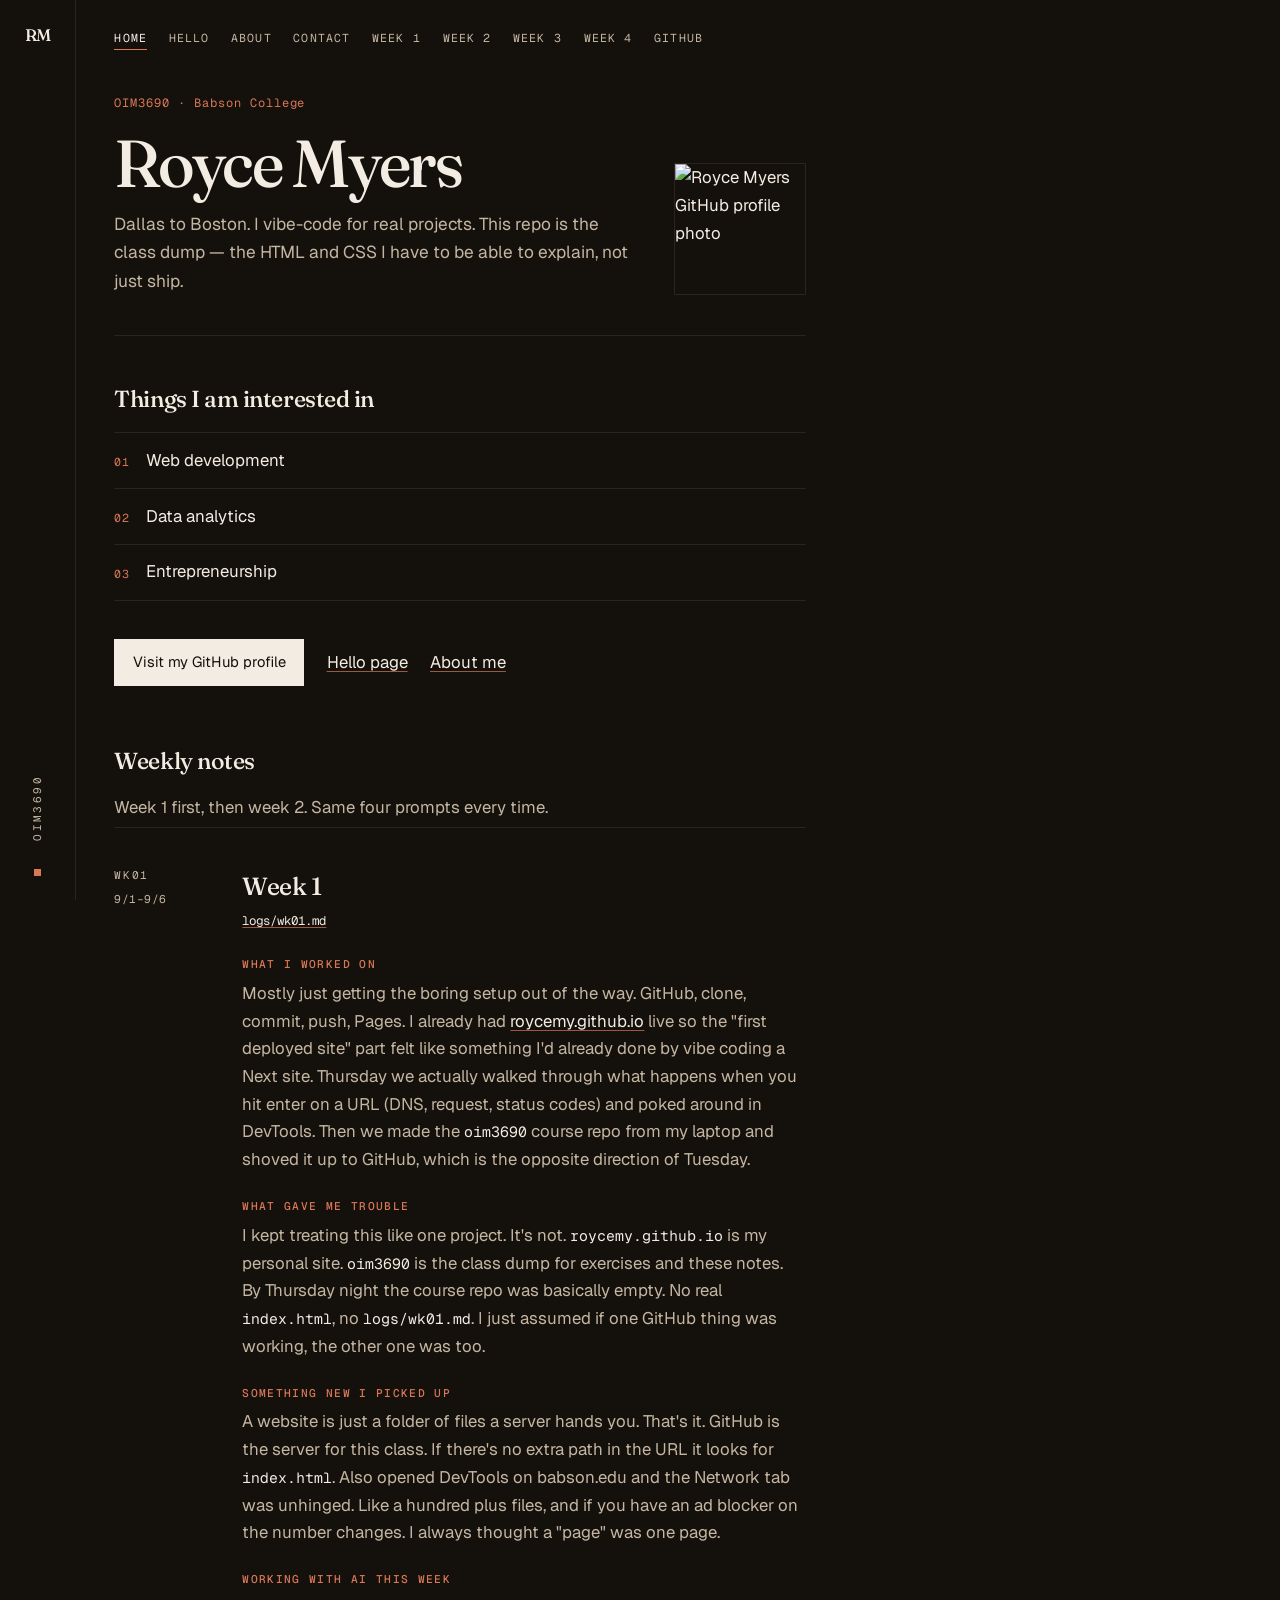
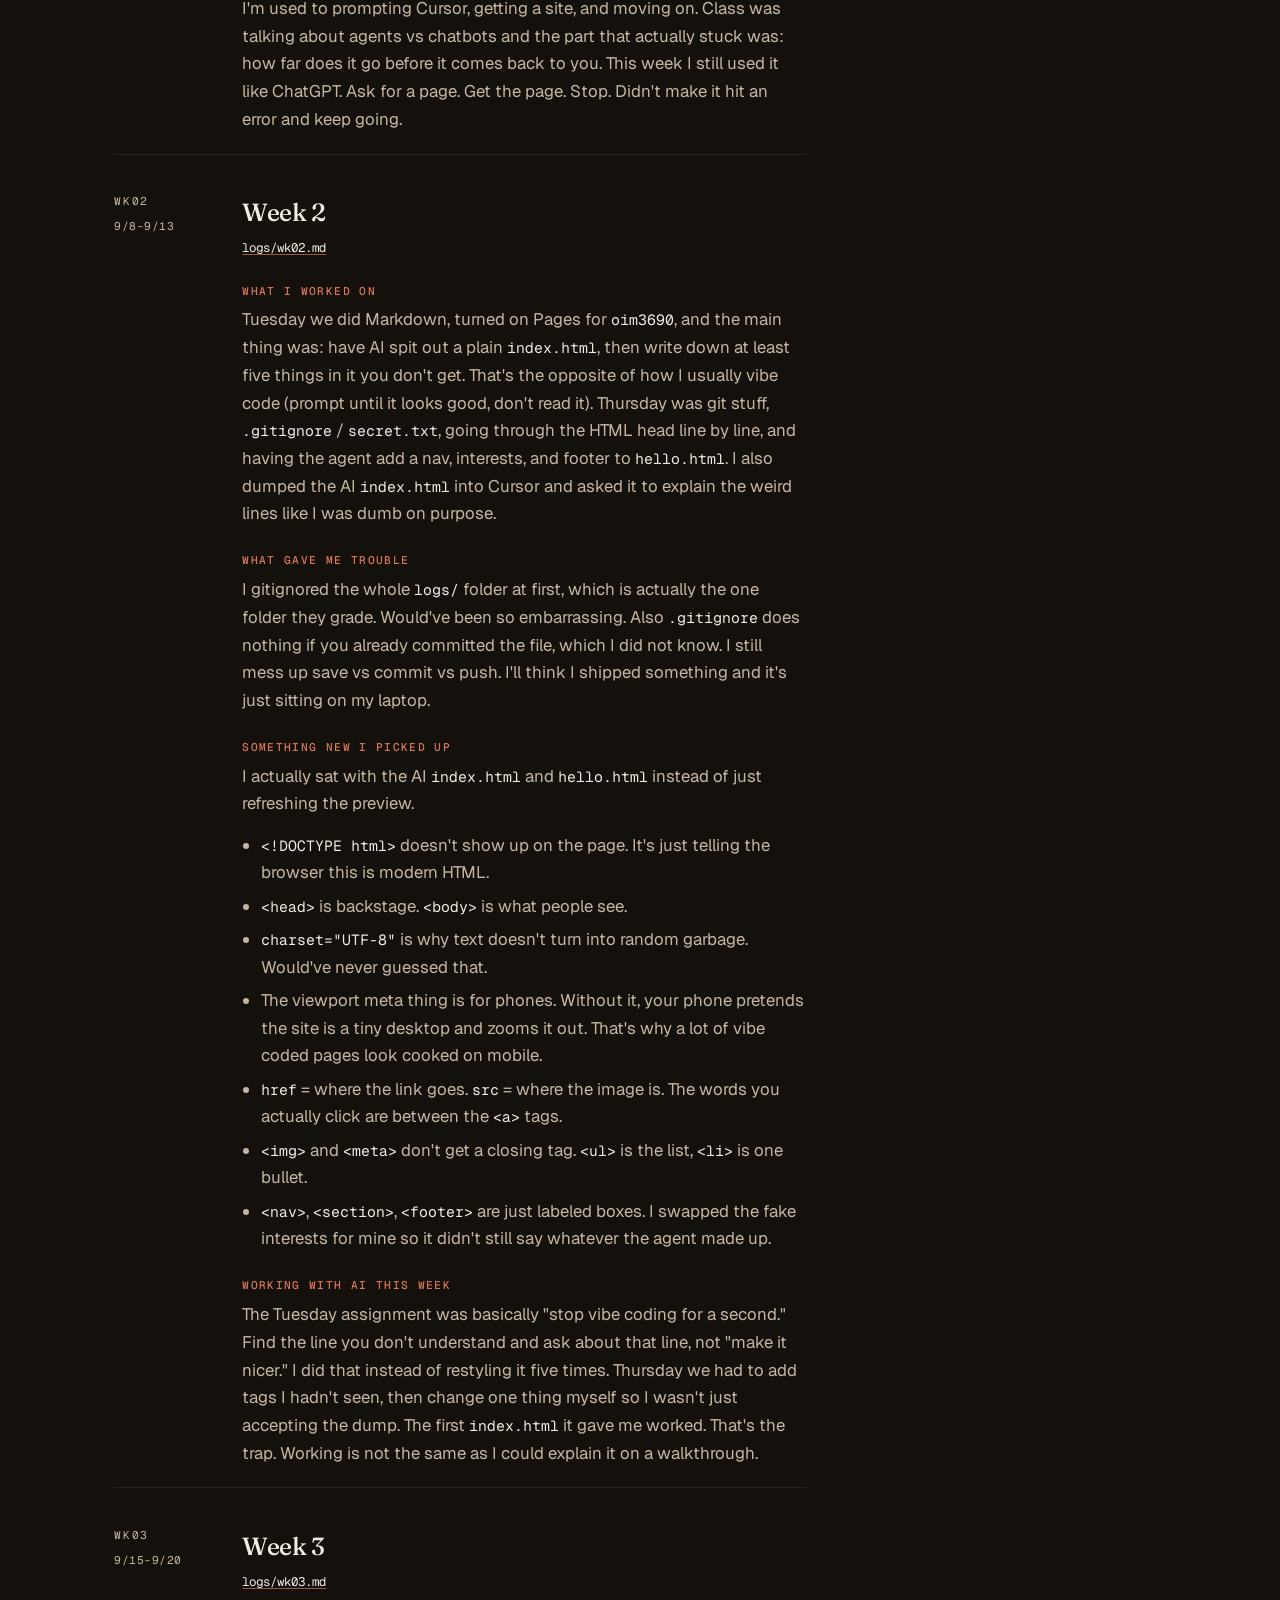
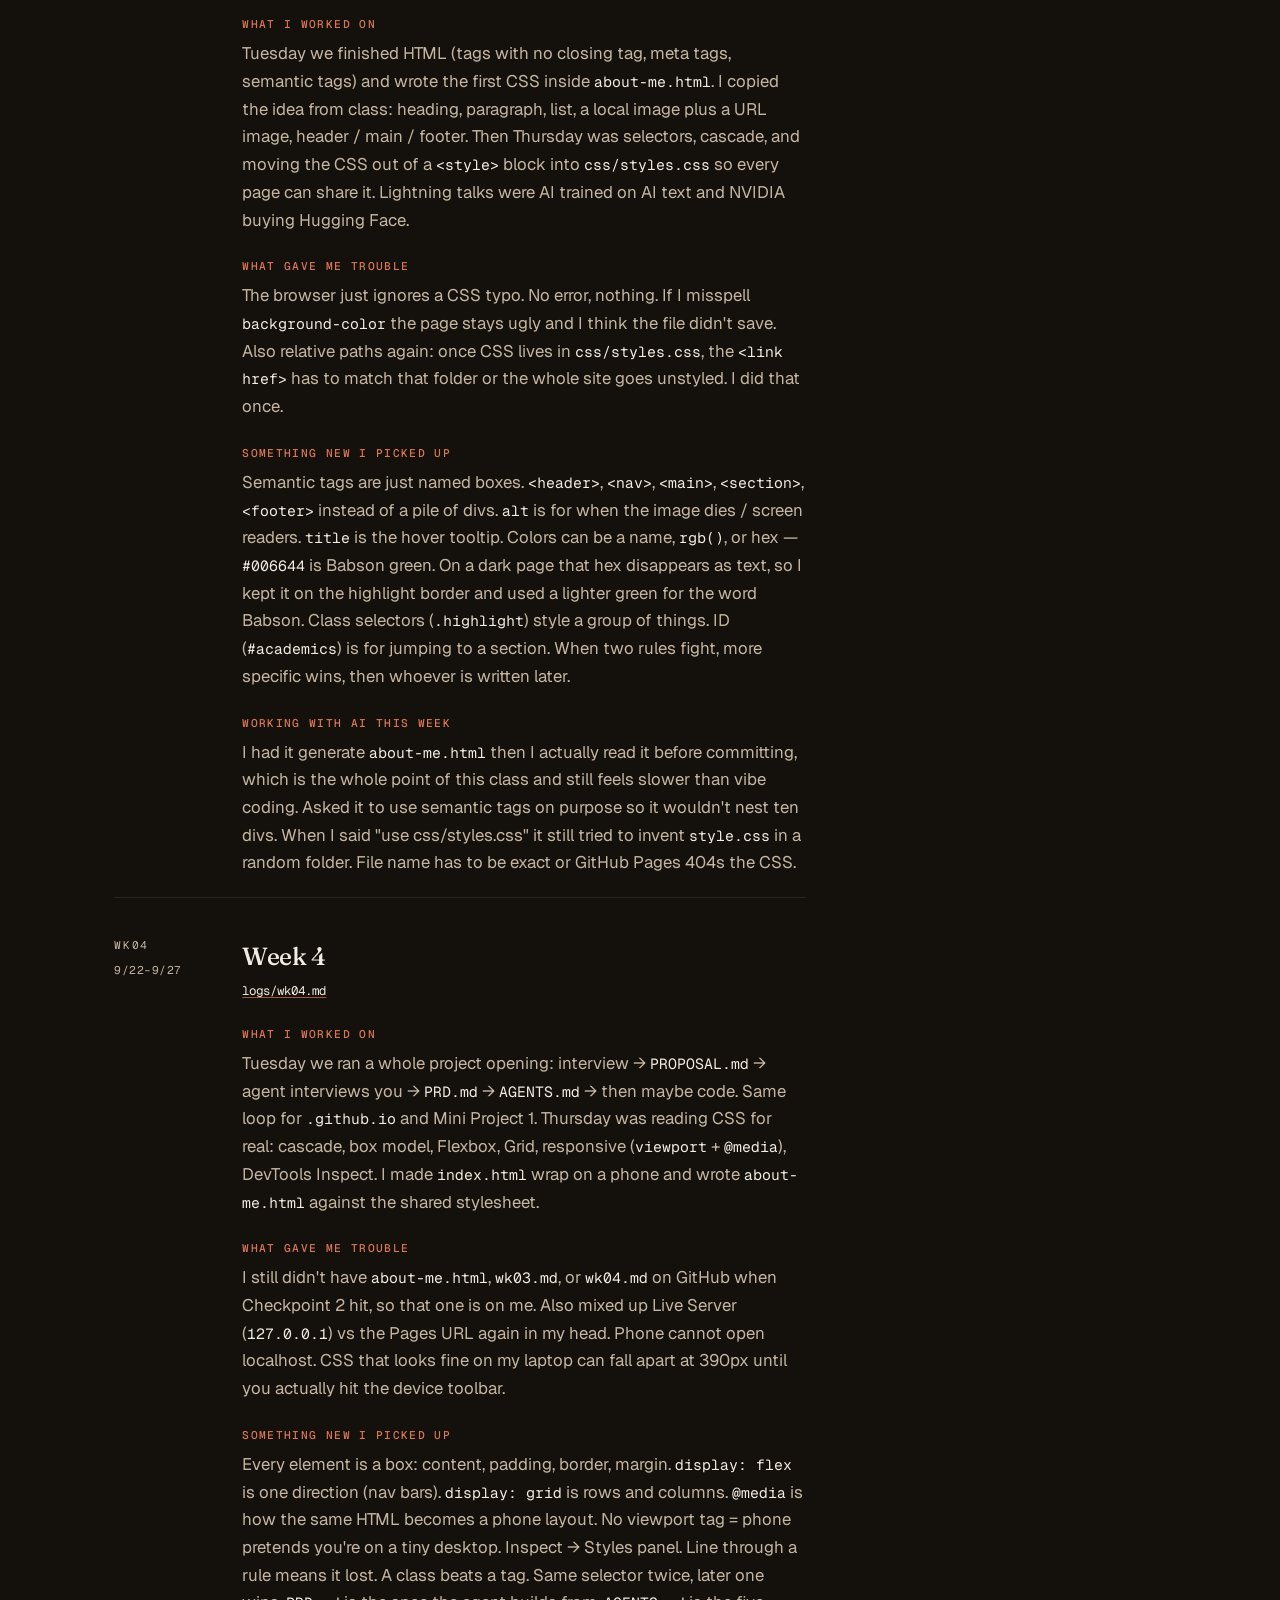
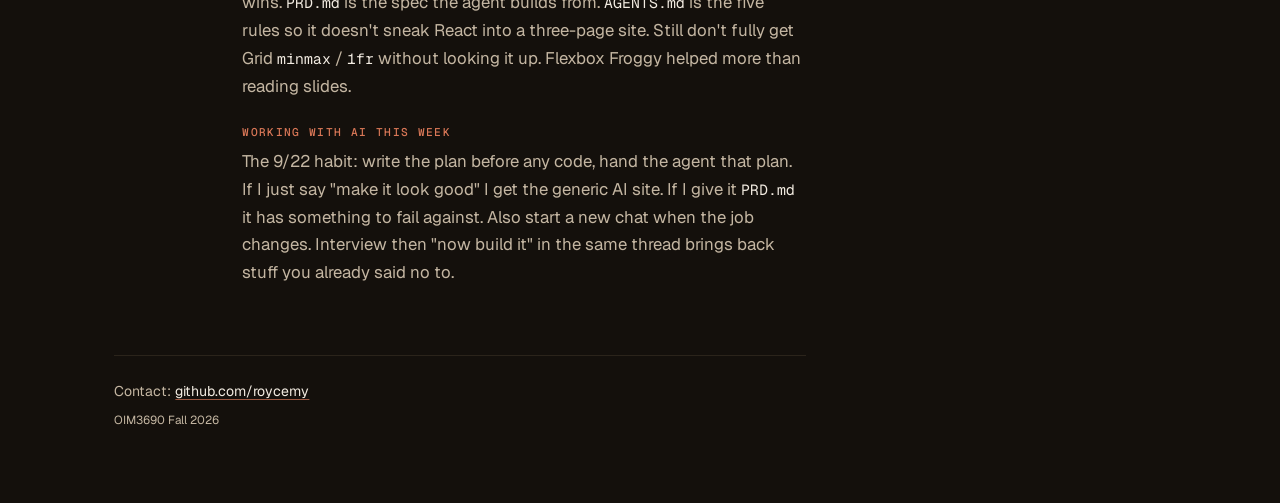
==== commit 2d096030: "Add the class contact form and to-do app. Co-authored-by: Cursor <cursoragent@cursor.com>" ====
--- a/index.html
+++ b/index.html
@@ -25,6 +25,7 @@
           <a href="index.html" aria-current="page">Home</a>
           <a href="hello.html">Hello</a>
           <a href="about-me.html">About</a>
+          <a href="contact.html">Contact</a>
           <a href="#week-1">Week 1</a>
           <a href="#week-2">Week 2</a>
           <a href="#week-3">Week 3</a>
--- a/css/styles.css
+++ b/css/styles.css
@@ -478,6 +478,45 @@
   }
 }
 
+.contact-form {
+  display: grid;
+  gap: 1rem;
+  max-width: 36rem;
+  margin-top: 1.5rem;
+}
+
+.contact-form label {
+  display: grid;
+  gap: 0.35rem;
+  color: var(--muted);
+  font-size: 0.92rem;
+}
+
+.contact-form input,
+.contact-form textarea {
+  width: 100%;
+  padding: 0.7rem 0.8rem;
+  border: 1px solid var(--line);
+  border-radius: 0;
+  background: var(--raised);
+  color: var(--ink);
+  font: inherit;
+}
+
+.contact-form input:focus,
+.contact-form textarea:focus {
+  outline: 2px solid var(--accent);
+  outline-offset: 2px;
+  border-color: var(--accent);
+}
+
+.contact-form button {
+  justify-self: start;
+  border: 0;
+  cursor: pointer;
+  font: inherit;
+}
+
 @media (prefers-reduced-motion: reduce) {
   html {
     scroll-behavior: auto;
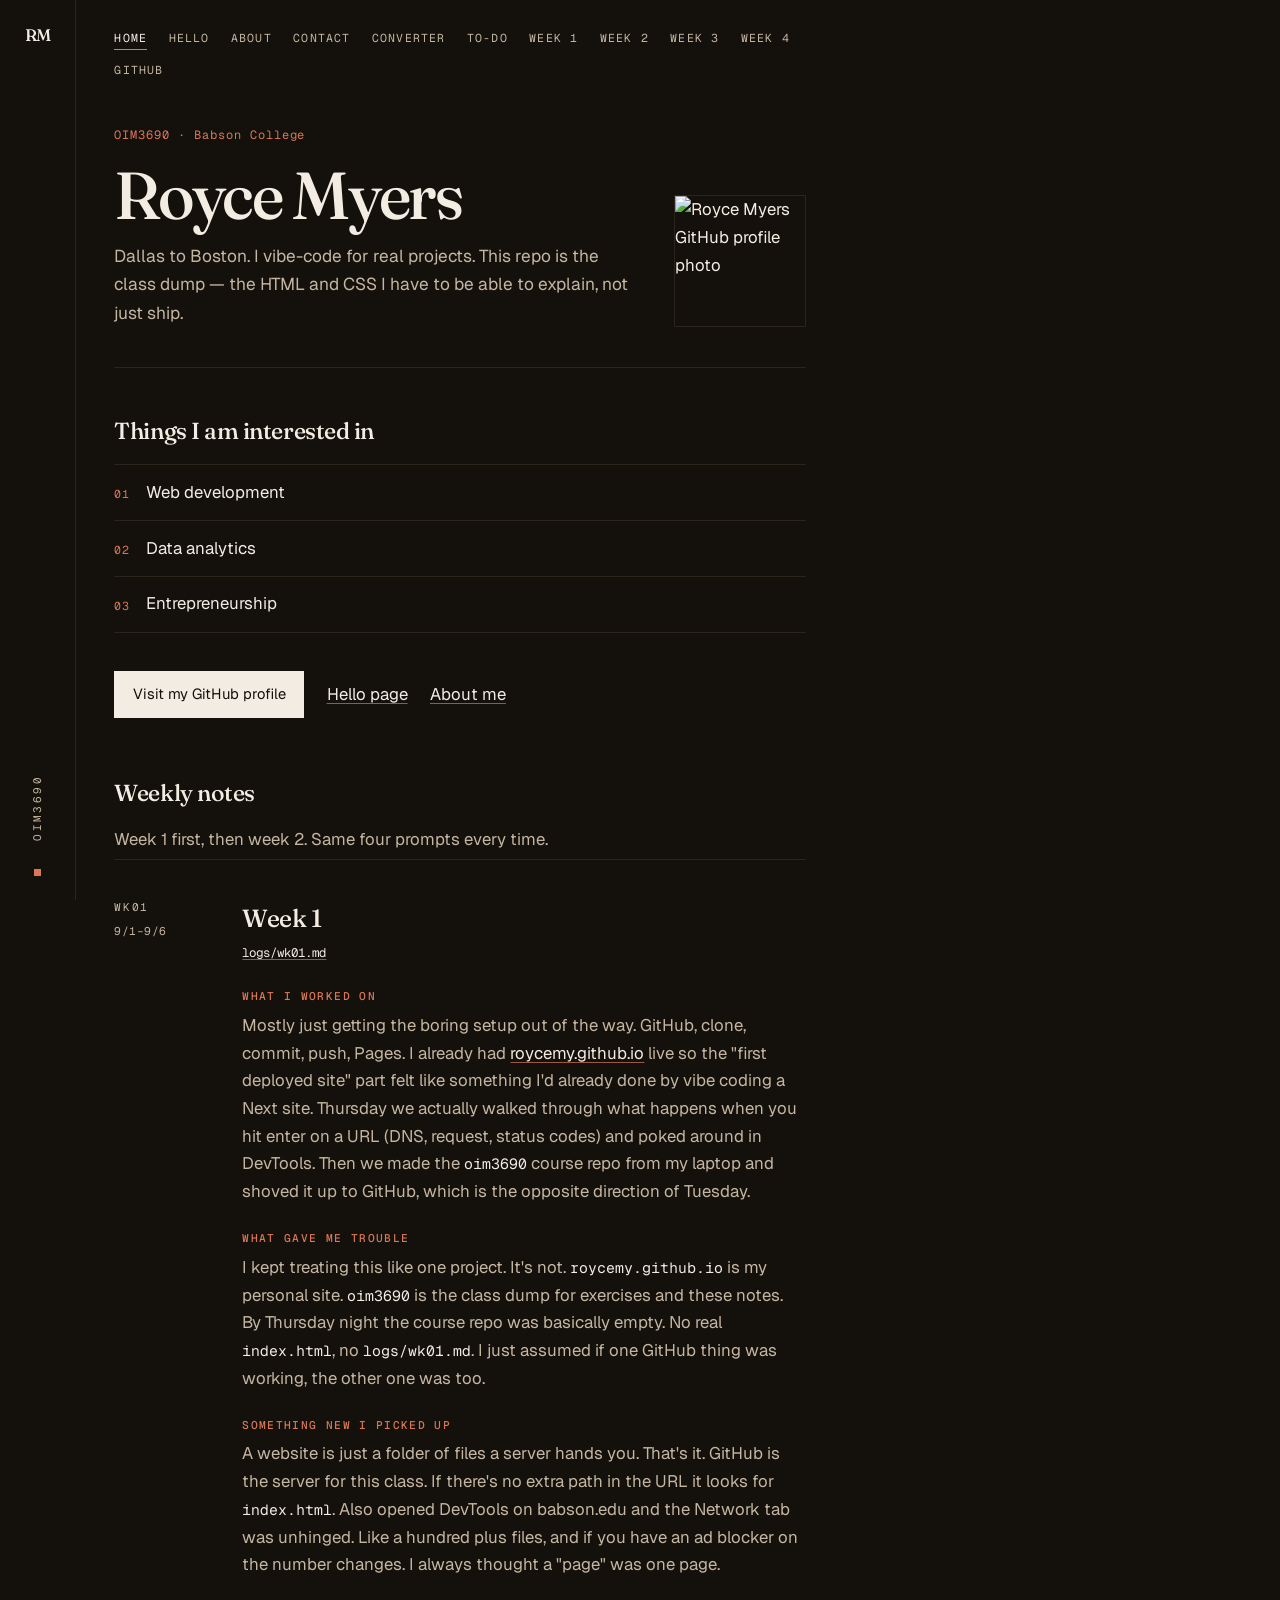
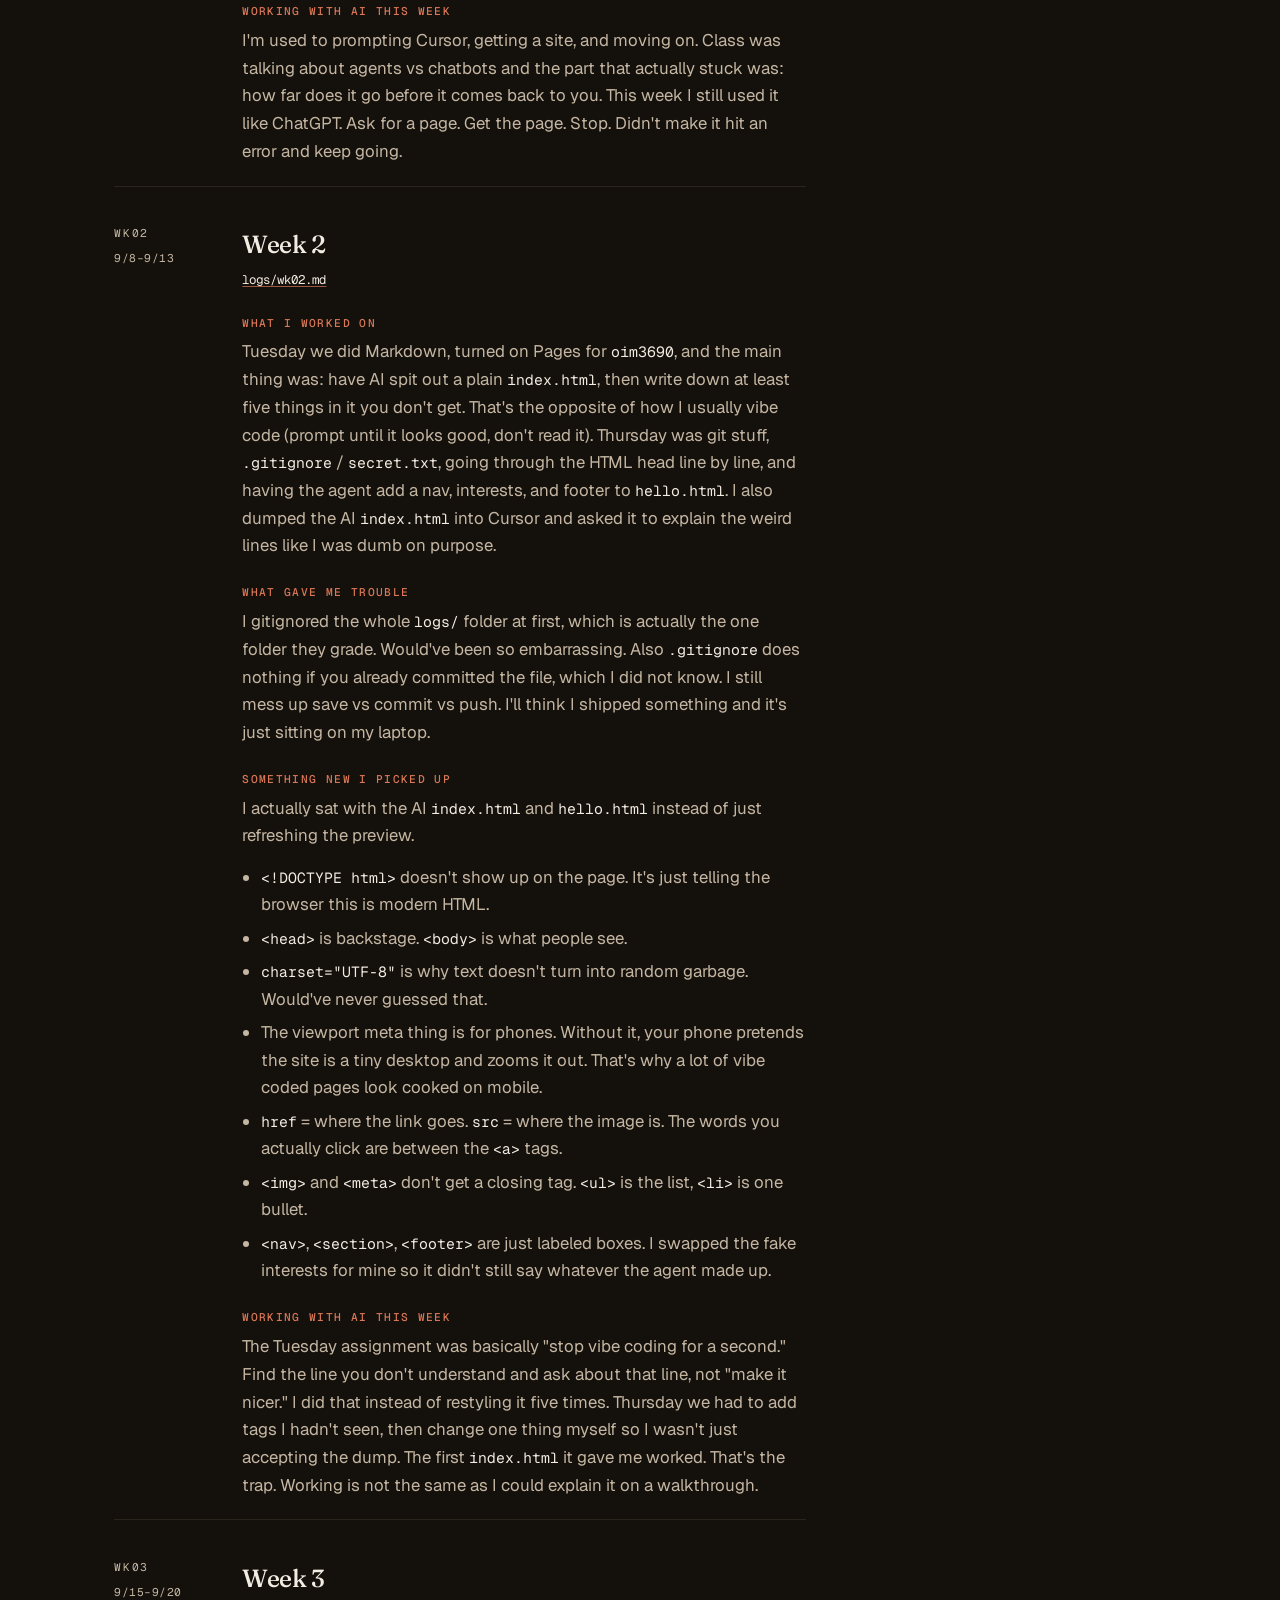
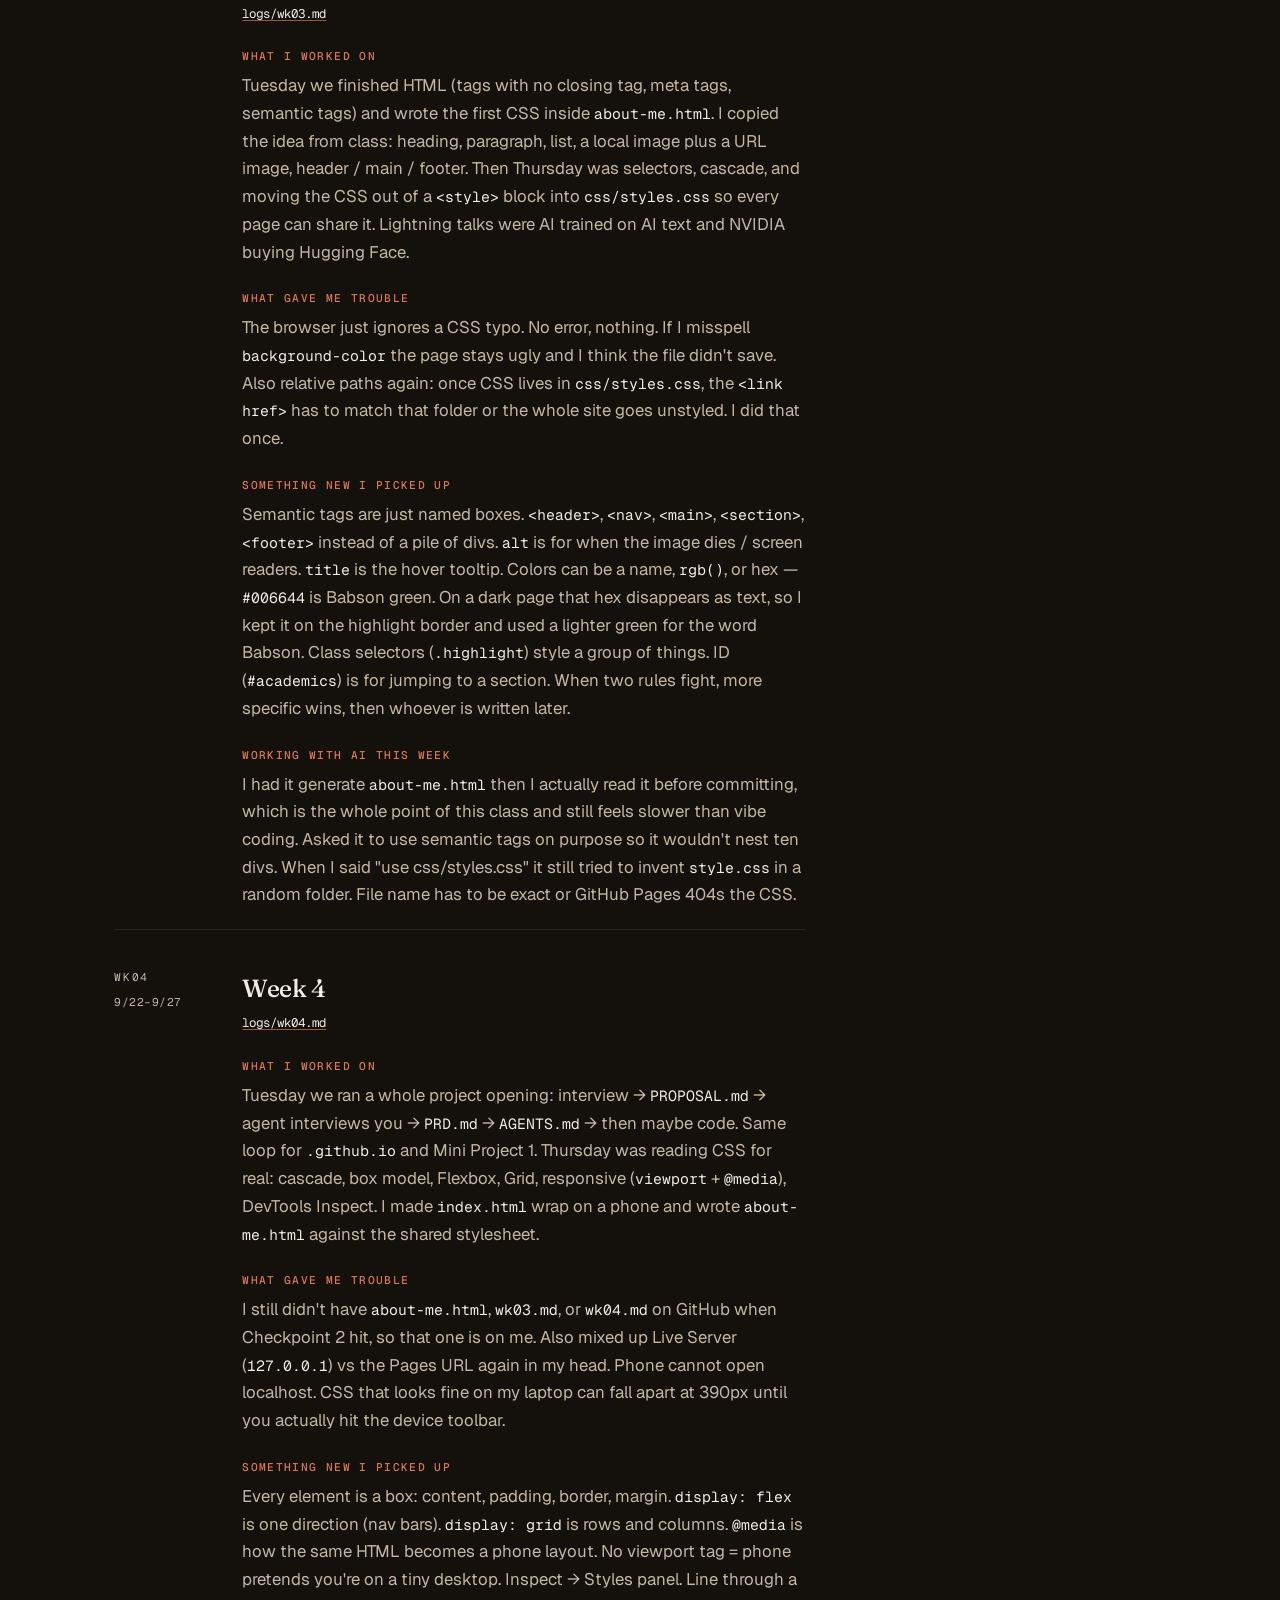
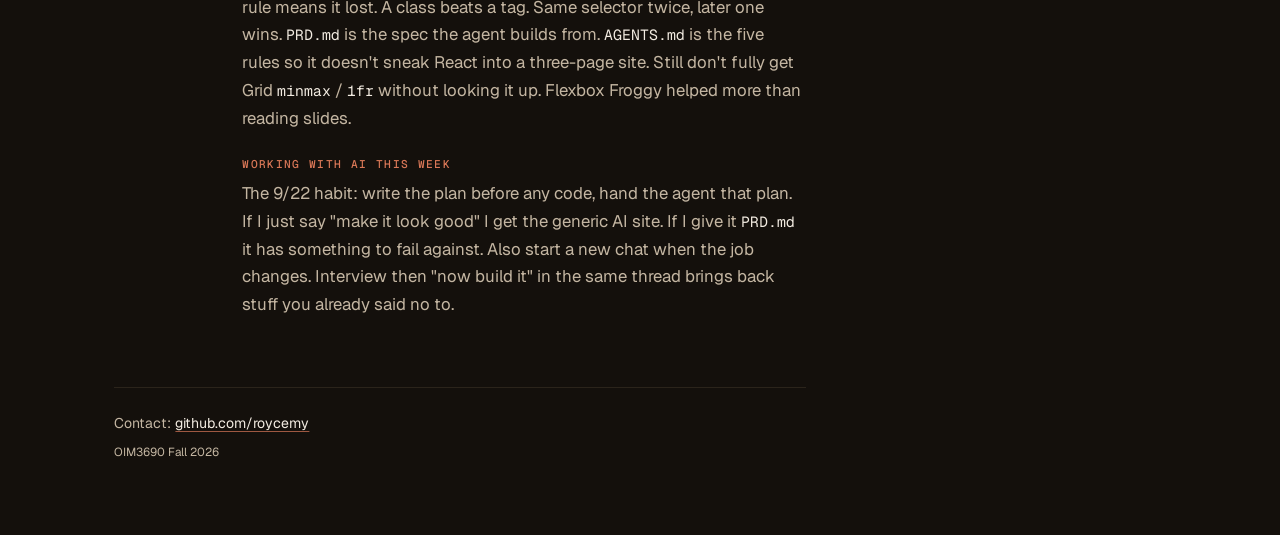
==== commit e48c1847: "Add temperature converter, to-do filters, and week six notes. Co-authored-by: Cursor <cursoragent@cu" ====
--- a/index.html
+++ b/index.html
@@ -26,6 +26,8 @@
           <a href="hello.html">Hello</a>
           <a href="about-me.html">About</a>
           <a href="contact.html">Contact</a>
+          <a href="converter.html">Converter</a>
+          <a href="todo.html">To-do</a>
           <a href="#week-1">Week 1</a>
           <a href="#week-2">Week 2</a>
           <a href="#week-3">Week 3</a>
